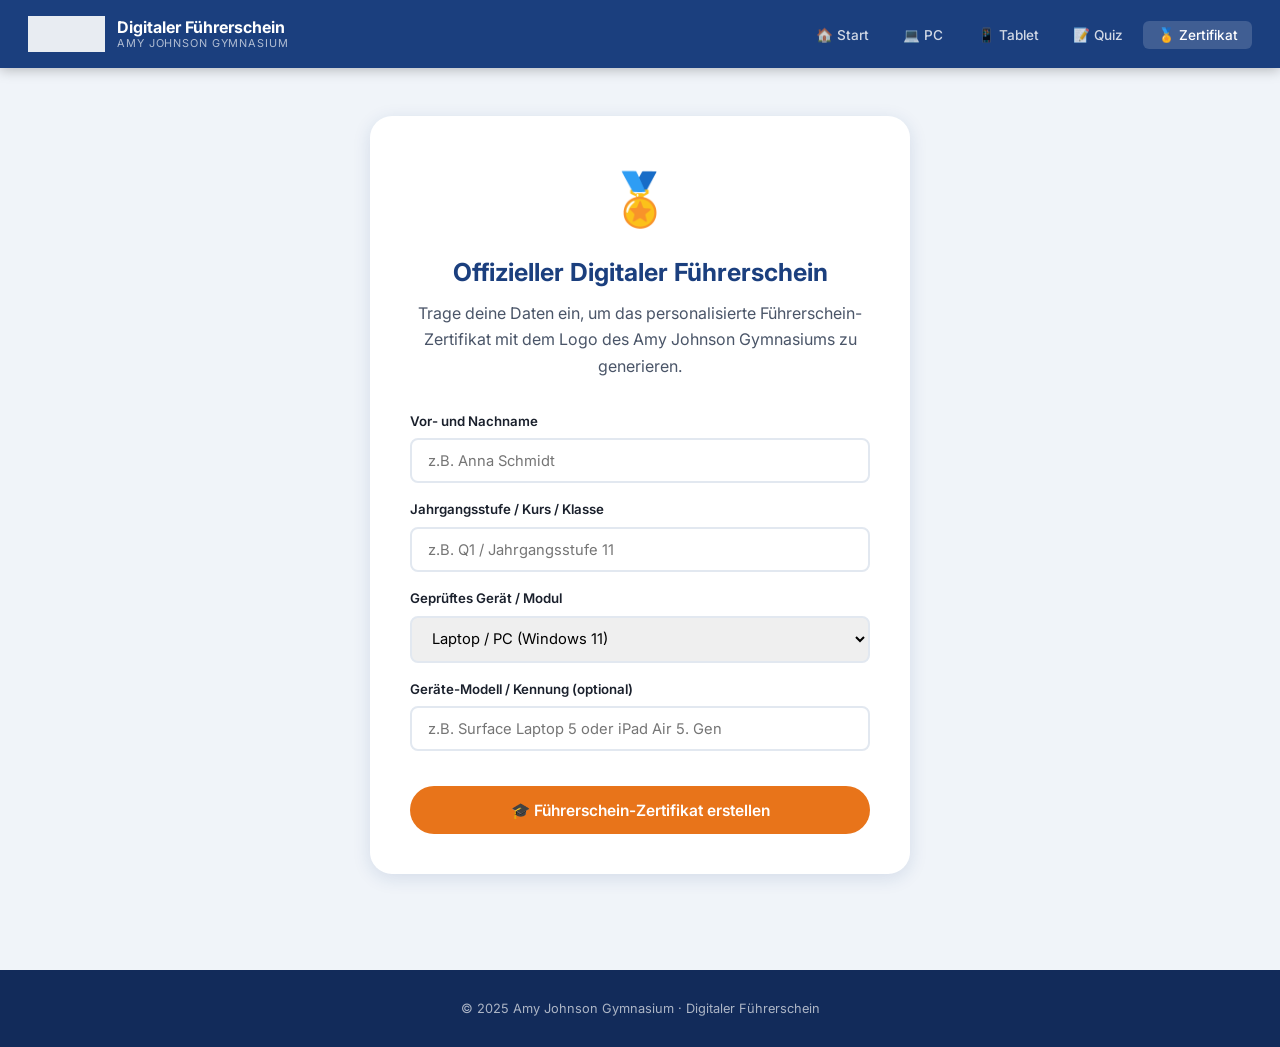
==== certificate.html @ 98081945 "Initial release Digitaler Fuehrerschein" ====
﻿<!DOCTYPE html>
<html lang="de">
<head>
  <meta charset="UTF-8">
  <meta name="viewport" content="width=device-width, initial-scale=1.0">
  <title>Zertifikat – Digitaler Führerschein</title>
  <link rel="stylesheet" href="css/style.css">
</head>
<body>
<nav class="navbar no-print">
  <a href="index.html" class="navbar-brand">
    <img src="assets/logo.png" alt="Amy Johnson Gymnasium" class="navbar-logo">
    <div class="navbar-title">Digitaler Führerschein <span>Amy Johnson Gymnasium</span></div>
  </a>
  <button class="hamburger" onclick="document.querySelector('.navbar-nav').classList.toggle('open')">&#9776;</button>
  <ul class="navbar-nav">
    <li><a href="index.html">🏠 Start</a></li>
    <li><a href="pc.html">💻 PC</a></li>
    <li><a href="tablet.html">📱 Tablet</a></li>
    <li><a href="quiz.html">📝 Quiz</a></li>
    <li><a href="certificate.html" class="active">🏅 Zertifikat</a></li>
  </ul>
</nav>

<main class="cert-wrap no-print">
  <div class="cert-setup-card fade-up" id="cert-form">
    <div style="font-size:3.2rem;text-align:center;margin-bottom:.75rem">🏅</div>
    <h1>Offizieller Digitaler Führerschein</h1>
    <p>Trage deine Daten ein, um das personalisierte Führerschein-Zertifikat mit dem Logo des Amy Johnson Gymnasiums zu generieren.</p>
    
    <div class="form-row">
      <label for="inp-name">Vor- und Nachname</label>
      <input type="text" id="inp-name" placeholder="z.B. Anna Schmidt" autocomplete="name">
    </div>
    <div class="form-row">
      <label for="inp-klasse">Jahrgangsstufe / Kurs / Klasse</label>
      <input type="text" id="inp-klasse" placeholder="z.B. Q1 / Jahrgangsstufe 11">
    </div>
    <div class="form-row">
      <label for="inp-device">Geprüftes Gerät / Modul</label>
      <select id="inp-device">
        <option value="Laptop / PC (Windows 11)">Laptop / PC (Windows 11)</option>
        <option value="Tablet (Apple iPad / GoodNotes)">Tablet (Apple iPad / GoodNotes)</option>
        <option value="Tablet (Samsung Galaxy Tab / Samsung Notes)">Tablet (Samsung Galaxy Tab / Samsung Notes)</option>
        <option value="Universell (Laptop & Tablet)">Universell (Laptop & Tablet)</option>
      </select>
    </div>
    <div class="form-row">
      <label for="inp-serial">Geräte-Modell / Kennung (optional)</label>
      <input type="text" id="inp-serial" placeholder="z.B. Surface Laptop 5 oder iPad Air 5. Gen">
    </div>

    <button class="btn btn-accent btn-lg" style="width:100%;margin-top:1.2rem;justify-content:center" onclick="generateCert()">
      🎓 Führerschein-Zertifikat erstellen
    </button>
  </div>
</main>

<!-- DRUCK- & ANZEIGE-BEREICH DES ZERTIFIKATS -->
<div class="cert-print-area" id="cert-output" style="display:none">
  <div class="certificate">
    <div class="cert-header">
      <img src="assets/logo.png" alt="Amy Johnson Gymnasium" class="cert-logo">
      <div class="cert-seal">
        <span style="font-size:1.6rem">🎓</span>
        <span>AMY JOHNSON<br>GYMNASIUM</span>
      </div>
    </div>
    <div class="cert-body">
      <p class="cert-pre">Amy Johnson Gymnasium · Schuljahr 2025/2026</p>
      <h1 class="cert-main">Digitaler <span>Führerschein</span></h1>
      <p class="cert-sub">Hiermit wird bescheinigt, dass</p>
      <div class="cert-name" id="cert-name-out">Vorname Nachname</div>
      <p class="cert-sub" id="cert-klasse-out" style="font-weight:600;margin-bottom:0.8rem;color:var(--primary);"></p>
      <div class="cert-device" id="cert-device-out">Geräte-Kategorie</div>
      <p class="cert-desc" style="line-height:1.7;">
        die Module zur Vorbereitung auf den digitalen Unterricht erfolgreich absolviert und die Abschlussprüfung
        zu den Themen <strong>Datenschutz, Dateistrukturierung, Urheberrecht, KI-Nutzung &amp; Verhaltensregeln</strong> bestanden hat.<br>
        Das Mitglied der Oberstufe ist berechtigt, das entsprechende Gerät im Unterricht zweckgebunden einzusetzen.
      </p>
      <p id="cert-serial-out" style="font-size:0.75rem;color:var(--text-sec);margin-top:0.6rem;"></p>
    </div>
    <div class="cert-foot">
      <div>
        <strong>Ausstellungsdatum:</strong><br>
        <span id="cert-date-out">–</span>
      </div>
      <div style="text-align:center">
        <div style="border-top:1.5px dashed #A0AEC0;width:180px;margin:0 auto 0.4rem;"></div>
        <span>Unterschrift Schulleitung / Fachlehrkraft</span>
      </div>
      <div style="text-align:right">
        <strong>Amy Johnson Gymnasium</strong><br>
        <span style="color:#718096">Gültig für die gymnasiale Oberstufe</span>
      </div>
    </div>
  </div>

  <div style="text-align:center;margin:1.5rem 0 3rem" class="no-print">
    <button class="btn btn-primary btn-lg" onclick="window.print()">🖨️ Jetzt Drucken / Als PDF speichern</button>
    <button class="btn btn-outline" style="margin-left:.75rem" onclick="resetForm()">✏️ Angaben bearbeiten</button>
    <a href="index.html" class="btn btn-outline" style="margin-left:.75rem">🏠 Zurück zur Startseite</a>
  </div>
</div>

<footer class="footer no-print">
  <p>© 2025 Amy Johnson Gymnasium · Digitaler Führerschein</p>
</footer>

<script src="js/app.js"></script>
<script>
function generateCert(){
  const name   = document.getElementById("inp-name").value.trim();
  const klasse = document.getElementById("inp-klasse").value.trim();
  const device = document.getElementById("inp-device").value;
  const serial = document.getElementById("inp-serial").value.trim();

  if(!name){
    alert("Bitte gib deinen Namen ein.");
    return;
  }

  document.getElementById("cert-name-out").textContent   = name;
  document.getElementById("cert-klasse-out").textContent = klasse ? "Klasse / Jahrgangsstufe: " + klasse : "Oberstufe";
  document.getElementById("cert-device-out").textContent = "Zugelassenes Gerät: " + device;
  document.getElementById("cert-serial-out").textContent = serial ? "Gerätekennung: " + serial : "";

  const now = new Date();
  document.getElementById("cert-date-out").textContent = now.toLocaleDateString("de-DE", {day:"2-digit", month:"long", year:"numeric"});

  document.getElementById("cert-form").style.display   = "none";
  document.getElementById("cert-output").style.display = "block";
  window.scrollTo(0, 0);
}

function resetForm(){
  document.getElementById("cert-form").style.display   = "block";
  document.getElementById("cert-output").style.display = "none";
}
</script>
</body>
</html>
---- css/style.css ----
﻿/* ================================================
   DIGITALER FÜHRERSCHEIN – Amy Johnson Gymnasium
   Stylesheet · Stand: 2025
   ================================================ */

@import url("https://fonts.googleapis.com/css2?family=Inter:wght@300;400;500;600;700;800&display=swap");

:root {
  --primary:       #1B3F7E;
  --primary-light: #2A56A6;
  --primary-dark:  #122B5A;
  --accent:        #E8741A;
  --accent-dark:   #C25E0D;
  --bg:            #F0F4F9;
  --card:          #FFFFFF;
  --text:          #1A202C;
  --text-sec:      #4A5568;
  --text-light:    #718096;
  --border:        #E2E8F0;
  --border-light:  #EDF2F7;
  --success:       #276749;
  --success-bg:    #F0FFF4;
  --warning-bg:    #FFFBEB;
  --info-bg:       #EBF4FF;
  --danger-bg:     #FFF5F5;
  --shadow-sm: 0 1px 4px rgba(27,63,126,.08);
  --shadow:    0 4px 18px rgba(27,63,126,.13);
  --shadow-lg: 0 12px 48px rgba(27,63,126,.2);
  --r-sm: 8px;
  --r: 14px;
  --r-lg: 22px;
  --nav-h: 68px;
}

*,*::before,*::after{box-sizing:border-box;margin:0;padding:0}
html{scroll-behavior:smooth}
body{font-family:"Inter",-apple-system,BlinkMacSystemFont,"Segoe UI",sans-serif;background:var(--bg);color:var(--text);line-height:1.65;min-height:100vh;display:flex;flex-direction:column}
img{max-width:100%;height:auto;display:block}
a{color:var(--primary);text-decoration:none}
a:hover{text-decoration:underline}

/* NAVBAR */
.navbar{background:var(--primary);height:var(--nav-h);display:flex;align-items:center;padding:0 1.75rem;position:sticky;top:0;z-index:200;box-shadow:0 2px 12px rgba(0,0,0,.25)}
.navbar-brand{display:flex;align-items:center;gap:.75rem;text-decoration:none}
.navbar-logo{height:36px;filter:brightness(0) invert(1);opacity:.9}
.navbar-title{color:#fff;font-size:1rem;font-weight:700;line-height:1.2}
.navbar-title span{display:block;font-size:.68rem;font-weight:400;opacity:.65;text-transform:uppercase;letter-spacing:.08em}
.navbar-nav{margin-left:auto;display:flex;gap:.35rem;list-style:none}
.navbar-nav a{color:rgba(255,255,255,.8);padding:.38rem .9rem;border-radius:6px;font-size:.85rem;font-weight:500;transition:background .2s,color .2s}
.navbar-nav a:hover,.navbar-nav a.active{background:rgba(255,255,255,.16);color:#fff;text-decoration:none}
.hamburger{display:none;background:none;border:none;color:#fff;font-size:1.5rem;cursor:pointer;margin-left:auto;padding:.25rem}
@media(max-width:640px){.hamburger{display:block}.navbar-nav{display:none;position:absolute;top:var(--nav-h);left:0;right:0;background:var(--primary-dark);flex-direction:column;padding:1rem;gap:.25rem}.navbar-nav.open{display:flex}.navbar-nav a{padding:.6rem 1rem;font-size:.95rem}}

/* HERO */
.hero{background:linear-gradient(140deg,var(--primary-dark) 0%,var(--primary) 55%,#3B6CC8 100%);padding:5rem 2rem 7rem;text-align:center;position:relative;overflow:hidden}
.hero::before{content:"";position:absolute;top:-40%;right:-15%;width:550px;height:550px;background:rgba(232,116,26,.09);border-radius:50%}
.hero::after{content:"";position:absolute;bottom:-25%;left:-12%;width:380px;height:380px;background:rgba(255,255,255,.04);border-radius:50%}
.hero-logo{height:68px;margin:0 auto 1.5rem;filter:brightness(0) invert(1);position:relative;z-index:1}
.hero h1{color:#fff;font-size:clamp(2rem,5vw,3.4rem);font-weight:800;line-height:1.15;margin-bottom:.75rem;position:relative;z-index:1}
.hero h1 .accent{color:var(--accent)}
.hero p{color:rgba(255,255,255,.82);font-size:1.1rem;max-width:580px;margin:0 auto 2rem;position:relative;z-index:1}
.badge-row{display:flex;justify-content:center;flex-wrap:wrap;gap:.65rem;position:relative;z-index:1}
.badge{background:rgba(255,255,255,.14);border:1px solid rgba(255,255,255,.25);color:#fff;padding:.3rem .9rem;border-radius:50px;font-size:.78rem;font-weight:500;display:inline-flex;align-items:center;gap:.35rem}

/* DEVICE CARDS */
.device-section{max-width:920px;margin:-4rem auto 0;padding:0 1.5rem 4rem;position:relative;z-index:10}
.device-grid{display:grid;grid-template-columns:1fr 1fr;gap:1.5rem}
@media(max-width:600px){.device-grid{grid-template-columns:1fr}}
.device-card{background:var(--card);border-radius:var(--r-lg);padding:2.5rem 1.75rem 2rem;text-align:center;box-shadow:var(--shadow-lg);border:2px solid transparent;transition:transform .3s,box-shadow .3s,border-color .3s;cursor:pointer;color:inherit;display:block;text-decoration:none}
.device-card:hover{transform:translateY(-8px);box-shadow:0 20px 56px rgba(27,63,126,.24);border-color:var(--primary-light);text-decoration:none;color:inherit}
.device-icon{font-size:3.8rem;margin-bottom:1.1rem}
.device-card h2{font-size:1.4rem;font-weight:700;color:var(--primary);margin-bottom:.4rem}
.device-card p{color:var(--text-sec);font-size:.9rem;margin-bottom:1.25rem}
.tag-list{display:flex;flex-wrap:wrap;gap:.4rem;justify-content:center;margin-bottom:1.4rem}
.tag{background:var(--info-bg);color:var(--primary-light);padding:.2rem .65rem;border-radius:50px;font-size:.72rem;font-weight:600}

/* HOW IT WORKS */
.how-section{background:var(--card);padding:4rem 2rem;text-align:center}
.section-title{font-size:1.7rem;font-weight:700;color:var(--primary);margin-bottom:.4rem}
.section-sub{color:var(--text-sec);margin-bottom:2.75rem}
.steps{display:flex;justify-content:center;gap:1.25rem;flex-wrap:wrap;max-width:820px;margin:0 auto}
.step{flex:1;min-width:160px;max-width:200px;text-align:center}
.step-num{width:50px;height:50px;border-radius:50%;background:var(--primary);color:#fff;display:flex;align-items:center;justify-content:center;font-weight:700;font-size:1.2rem;margin:0 auto .9rem}
.step:last-child .step-num{background:var(--accent)}
.step h3{font-size:.9rem;font-weight:600;margin-bottom:.25rem}
.step p{font-size:.78rem;color:var(--text-sec)}

/* BUTTONS */
.btn{display:inline-flex;align-items:center;gap:.5rem;padding:.7rem 1.6rem;border-radius:50px;font-size:.88rem;font-weight:600;cursor:pointer;transition:all .2s;border:none;font-family:inherit;text-decoration:none}
.btn-primary{background:var(--primary);color:#fff}
.btn-primary:hover{background:var(--primary-light);transform:translateY(-2px);text-decoration:none;color:#fff}
.btn-accent{background:var(--accent);color:#fff}
.btn-accent:hover{background:var(--accent-dark);transform:translateY(-2px);text-decoration:none;color:#fff}
.btn-outline{background:transparent;color:var(--primary);border:2px solid var(--border)}
.btn-outline:hover{border-color:var(--primary);background:var(--info-bg);text-decoration:none}
.btn-success{background:var(--success);color:#fff}
.btn-success:hover{background:#2F8555;transform:translateY(-2px)}
.btn-lg{padding:.9rem 2.1rem;font-size:.97rem}

/* MODULE LAYOUT */
.module-wrap{display:grid;grid-template-columns:270px 1fr;flex:1}
@media(max-width:860px){.module-wrap{grid-template-columns:1fr}}
.sidebar{background:var(--primary);padding:1.25rem 0;position:sticky;top:var(--nav-h);height:calc(100vh - var(--nav-h));overflow-y:auto}
@media(max-width:860px){.sidebar{position:static;height:auto;overflow:visible}}
.sidebar-head{padding:0 1.4rem 1.25rem;border-bottom:1px solid rgba(255,255,255,.1);margin-bottom:.5rem}
.sidebar-head h2{color:#fff;font-size:.95rem;font-weight:600}
.sidebar-head p{color:rgba(255,255,255,.55);font-size:.75rem;margin-top:.2rem}
.sidebar-prog{height:4px;background:rgba(255,255,255,.18);border-radius:2px;margin-top:.7rem;overflow:hidden}
.sidebar-prog-bar{height:100%;background:var(--accent);border-radius:2px;transition:width .4s}
.chapter-nav{list-style:none}
@media(max-width:860px){.chapter-nav{display:flex;overflow-x:auto}}
.chapter-nav li{display:flex;align-items:center;gap:.65rem;padding:.7rem 1.4rem;cursor:pointer;border-left:3px solid transparent;color:rgba(255,255,255,.68);font-size:.82rem;font-weight:500;transition:all .2s;user-select:none}
@media(max-width:860px){.chapter-nav li{border-left:none;border-bottom:3px solid transparent;white-space:nowrap;flex-shrink:0}.chapter-nav li.active{border-bottom-color:var(--accent);border-left-color:transparent}}
.chapter-nav li:hover{background:rgba(255,255,255,.08);color:#fff}
.chapter-nav li.active{background:rgba(255,255,255,.11);border-left-color:var(--accent);color:#fff}
.chapter-nav li.done{color:rgba(255,255,255,.88)}
.ch-dot{width:20px;height:20px;border-radius:50%;border:1.5px solid rgba(255,255,255,.38);display:flex;align-items:center;justify-content:center;font-size:.6rem;flex-shrink:0;transition:all .25s}
.chapter-nav li.done .ch-dot{background:var(--accent);border-color:var(--accent);color:#fff}
.chapter-nav li.active .ch-dot{border-color:var(--accent);background:rgba(232,116,26,.2)}
.content-area{padding:2rem 2.5rem;max-width:880px}
@media(max-width:600px){.content-area{padding:1.25rem}}
.ch-header{margin-bottom:2rem;padding-bottom:1.4rem;border-bottom:2px solid var(--border)}
.ch-tag{display:inline-block;background:var(--info-bg);color:var(--primary-light);padding:.2rem .65rem;border-radius:4px;font-size:.7rem;font-weight:700;text-transform:uppercase;letter-spacing:.07em;margin-bottom:.6rem}
.ch-header h1{font-size:1.7rem;font-weight:700;color:var(--primary);margin-bottom:.4rem}
.ch-header p{color:var(--text-sec);font-size:.95rem;max-width:580px}
.content-block{margin-bottom:1.75rem}
.content-block h2{font-size:1.05rem;font-weight:700;color:var(--primary);margin-bottom:.7rem;display:flex;align-items:center;gap:.5rem}
.content-block h2::before{content:"";display:block;width:4px;height:1.1em;background:var(--accent);border-radius:2px;flex-shrink:0}
.content-block p{color:var(--text-sec);font-size:.91rem;line-height:1.75;margin-bottom:.6rem}

/* INFO BOXES */
.ibox{border-radius:var(--r-sm);padding:.9rem 1.1rem;margin:1rem 0;border-left:4px solid;display:flex;gap:.7rem;align-items:flex-start}
.ibox-icon{font-size:1.1rem;flex-shrink:0;margin-top:.1rem}
.ibox.tip{background:var(--warning-bg);border-color:var(--accent)}
.ibox.info{background:var(--info-bg);border-color:var(--primary-light)}
.ibox.warn{background:var(--danger-bg);border-color:#FC8181}
.ibox.ok{background:var(--success-bg);border-color:#68D391}
.ibox-body strong{display:block;font-size:.83rem;font-weight:700;margin-bottom:.2rem}
.ibox-body p{font-size:.83rem;color:var(--text-sec);margin:0}
.ibox-body ul{font-size:.83rem;color:var(--text-sec);margin:.35rem 0 0 1rem}
.ibox-body li{margin-bottom:.2rem}

/* CHECKLISTS */
.checklist{list-style:none;margin:.75rem 0}
.checklist li{display:flex;align-items:flex-start;gap:.7rem;padding:.55rem 0;border-bottom:1px solid var(--border-light);font-size:.88rem;cursor:pointer;transition:color .18s}
.checklist li:last-child{border-bottom:none}
.checklist li.checked{color:var(--text-light);text-decoration:line-through}
.cl-box{width:19px;height:19px;border:2px solid var(--border);border-radius:4px;display:flex;align-items:center;justify-content:center;flex-shrink:0;margin-top:2px;font-size:.62rem;transition:all .2s}
.checklist li.checked .cl-box{background:var(--success);border-color:var(--success);color:#fff}

/* APP GRID */
.app-grid{display:grid;grid-template-columns:repeat(auto-fill,minmax(195px,1fr));gap:.85rem;margin:.75rem 0}
.app-card{background:var(--card);border:1px solid var(--border);border-radius:var(--r-sm);padding:.9rem;display:flex;gap:.7rem;align-items:flex-start;transition:box-shadow .2s}
.app-card:hover{box-shadow:var(--shadow)}
.app-icon{font-size:1.75rem;flex-shrink:0}
.app-info strong{font-size:.82rem;font-weight:600;display:block;margin-bottom:.15rem}
.app-info span{font-size:.73rem;color:var(--text-sec)}
.app-free{display:inline-block;margin-top:.3rem;background:var(--success-bg);color:var(--success);font-size:.65rem;font-weight:700;padding:.1rem .4rem;border-radius:3px}
.app-paid{display:inline-block;margin-top:.3rem;background:var(--warning-bg);color:#92400E;font-size:.65rem;font-weight:700;padding:.1rem .4rem;border-radius:3px}

/* CHAPTER ACTIONS */
.ch-actions{margin-top:2.5rem;padding-top:1.5rem;border-top:2px solid var(--border);display:flex;gap:1rem;flex-wrap:wrap;align-items:center}

/* DEVICE TOGGLE (Tablet) */
.device-toggle{display:flex;gap:.5rem;margin-bottom:1.5rem}
.device-toggle button{flex:1;padding:.55rem 1rem;border-radius:var(--r-sm);border:2px solid var(--border);background:var(--card);color:var(--text-sec);font-size:.85rem;font-weight:600;cursor:pointer;transition:all .2s;font-family:inherit}
.device-toggle button.active{border-color:var(--primary);background:var(--info-bg);color:var(--primary)}

/* QUIZ */
.quiz-wrap{max-width:680px;margin:3rem auto;padding:0 1.25rem 3rem;flex:1}
.quiz-card{background:var(--card);border-radius:var(--r-lg);padding:2.75rem;box-shadow:var(--shadow)}
@media(max-width:600px){.quiz-card{padding:1.75rem}}
.code-icon{font-size:3.5rem;text-align:center;margin-bottom:1rem}
.quiz-card h1{font-size:1.6rem;font-weight:700;color:var(--primary);text-align:center;margin-bottom:.4rem}
.quiz-card>p{color:var(--text-sec);text-align:center;margin-bottom:2rem}
.code-row{display:flex;gap:.65rem;max-width:360px;margin:0 auto}
.code-row input{flex:1;padding:.75rem 1.1rem;border:2px solid var(--border);border-radius:50px;font-size:1rem;text-align:center;letter-spacing:.18em;text-transform:uppercase;font-family:monospace;outline:none;transition:border-color .2s}
.code-row input:focus{border-color:var(--primary)}
.code-err{color:#E53E3E;font-size:.82rem;text-align:center;margin-top:.6rem;display:none}
.quiz-prog-row{display:flex;align-items:center;gap:.9rem;margin-bottom:1.5rem}
.quiz-prog-bar{flex:1;height:6px;background:var(--border);border-radius:3px;overflow:hidden}
.quiz-prog-fill{height:100%;background:linear-gradient(90deg,var(--primary),var(--primary-light));transition:width .4s}
.quiz-count{font-size:.78rem;font-weight:600;color:var(--text-sec);white-space:nowrap}
.q-cat{display:inline-block;background:var(--info-bg);color:var(--primary-light);padding:.18rem .58rem;border-radius:4px;font-size:.7rem;font-weight:700;text-transform:uppercase;letter-spacing:.05em;margin-bottom:.85rem}
.q-text{font-size:1.05rem;font-weight:600;color:var(--text);margin-bottom:1.4rem;line-height:1.5}
.options{list-style:none;display:flex;flex-direction:column;gap:.55rem}
.opt{border:2px solid var(--border);border-radius:var(--r-sm);padding:.8rem 1.1rem;cursor:pointer;display:flex;align-items:center;gap:.7rem;font-size:.89rem;transition:all .2s}
.opt:hover{border-color:var(--primary-light);background:var(--info-bg)}
.opt.selected{border-color:var(--primary);background:var(--info-bg)}
.opt.correct{border-color:var(--success);background:var(--success-bg);color:var(--success)}
.opt.wrong{border-color:#FC8181;background:var(--danger-bg);color:#C53030}
.opt-letter{width:27px;height:27px;border:1.5px solid currentColor;border-radius:50%;display:flex;align-items:center;justify-content:center;font-size:.72rem;font-weight:700;flex-shrink:0;opacity:.6}
.opt.selected .opt-letter,.opt.correct .opt-letter,.opt.wrong .opt-letter{opacity:1}
.q-feedback{margin-top:1rem;padding:.75rem 1rem;border-radius:var(--r-sm);font-size:.85rem;display:none}
.q-feedback.correct{background:var(--success-bg);color:var(--success);border:1px solid #C6F6D5}
.q-feedback.wrong{background:var(--danger-bg);color:#C53030;border:1px solid #FEB2B2}
.q-nav{display:flex;justify-content:flex-end;margin-top:1.5rem}
.result-icon{font-size:4rem;text-align:center;margin-bottom:1rem}
.result-score{font-size:3.5rem;font-weight:800;text-align:center;margin:.5rem 0 1rem}
.pass-score{color:var(--success)}
.fail-score{color:#E53E3E}
.result-msg{text-align:center;margin-bottom:2rem}
.result-msg h2{font-size:1.6rem;font-weight:700;margin-bottom:.4rem}
.result-msg.pass h2{color:var(--success)}
.result-msg.fail h2{color:#E53E3E}
.result-msg p{color:var(--text-sec);max-width:400px;margin:0 auto}
.result-btns{display:flex;gap:.75rem;justify-content:center;flex-wrap:wrap}

/* CERTIFICATE */
.cert-wrap{max-width:580px;margin:3rem auto;padding:0 1.25rem 3rem;flex:1}
.cert-setup-card{background:var(--card);border-radius:var(--r-lg);padding:2.5rem;box-shadow:var(--shadow)}
.cert-setup-card h1{font-size:1.55rem;font-weight:700;color:var(--primary);text-align:center;margin-bottom:.4rem}
.cert-setup-card>p{color:var(--text-sec);text-align:center;margin-bottom:2rem}
.form-row{margin-bottom:1rem}
.form-row label{display:block;font-size:.83rem;font-weight:600;color:var(--text);margin-bottom:.35rem}
.form-row input,.form-row select{width:100%;padding:.72rem 1rem;border:2px solid var(--border);border-radius:var(--r-sm);font-size:.92rem;outline:none;transition:border-color .2s;font-family:inherit}
.form-row input:focus,.form-row select:focus{border-color:var(--primary)}
.cert-print-area{display:none}
@media print{.no-print{display:none!important}.cert-print-area{display:block!important}body{background:#fff}.navbar,.footer{display:none}}
.certificate{width:210mm;max-width:100%;min-height:148mm;background:#fff;border:8px solid var(--primary);margin:2rem auto;padding:2.5rem 3rem;position:relative;box-shadow:var(--shadow-lg);font-family:"Inter",sans-serif}
@media(max-width:600px){.certificate{padding:1.5rem 1.25rem;border-width:5px}}
.certificate::before{content:"";position:absolute;inset:10px;border:2px solid var(--accent);pointer-events:none}
.cert-header{display:flex;justify-content:space-between;align-items:center;margin-bottom:1.5rem;padding-bottom:1rem;border-bottom:2px solid var(--border)}
.cert-logo{height:46px}
.cert-seal{width:68px;height:68px;border:3px solid var(--primary);border-radius:50%;display:flex;flex-direction:column;align-items:center;justify-content:center;text-align:center;font-size:.44rem;font-weight:700;color:var(--primary);text-transform:uppercase;letter-spacing:.04em;line-height:1.5}
.cert-body{text-align:center;padding:.5rem 0}
.cert-pre{font-size:.78rem;text-transform:uppercase;letter-spacing:.15em;color:var(--text-sec);margin-bottom:.4rem;font-weight:600}
.cert-main{font-size:2.1rem;font-weight:800;color:var(--primary);line-height:1.15;margin-bottom:.35rem}
.cert-main span{color:var(--accent)}
.cert-sub{font-size:.85rem;color:var(--text-sec);margin-bottom:.4rem}
.cert-name{font-size:1.55rem;font-weight:700;color:var(--text);border-bottom:2px solid var(--primary);display:inline-block;padding-bottom:.2rem;margin:.4rem 0 1rem;min-width:240px}
.cert-device{display:inline-block;background:var(--info-bg);color:var(--primary);padding:.28rem .9rem;border-radius:50px;font-size:.82rem;font-weight:600;margin-bottom:1.2rem;border:1px solid var(--border)}
.cert-desc{font-size:.8rem;color:var(--text-sec);max-width:440px;margin:0 auto .5rem}
.cert-foot{display:flex;justify-content:space-between;align-items:flex-end;margin-top:1.5rem;padding-top:1rem;border-top:1px solid var(--border);font-size:.72rem;color:var(--text-sec)}
.cert-foot strong{color:var(--text)}

/* FOOTER */
.footer{background:var(--primary-dark);color:rgba(255,255,255,.65);text-align:center;padding:1.75rem 1rem;font-size:.8rem;margin-top:auto}
.footer a{color:rgba(255,255,255,.8)}

/* UTILS */
.hidden{display:none!important}
.text-center{text-align:center}
.mt-2{margin-top:1rem}
.mt-3{margin-top:1.5rem}

@keyframes fadeUp{from{opacity:0;transform:translateY(18px)}to{opacity:1;transform:translateY(0)}}
.fade-up{animation:fadeUp .4s ease both}
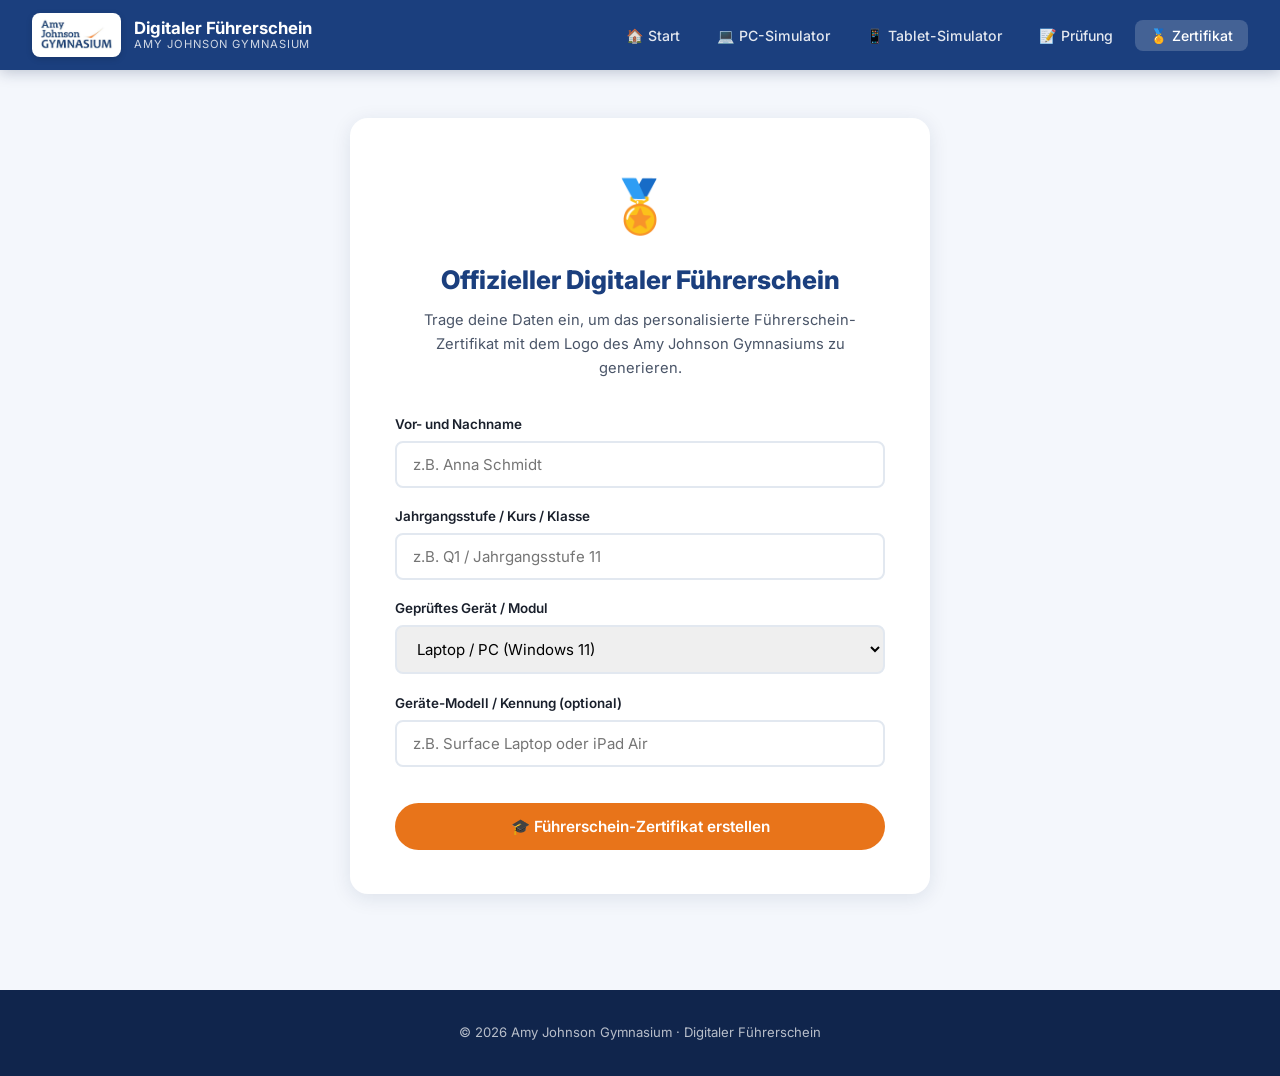
==== commit e893540d: "Add interactive OS Explorer, Live CLI, Tablet Canvas simulator, and fix logo" ====
--- a/certificate.html
+++ b/certificate.html
@@ -3,21 +3,23 @@
 <head>
   <meta charset="UTF-8">
   <meta name="viewport" content="width=device-width, initial-scale=1.0">
-  <title>Zertifikat – Digitaler Führerschein</title>
+  <title>Zertifikat – Digitaler Führerschein (2026)</title>
   <link rel="stylesheet" href="css/style.css">
 </head>
 <body>
 <nav class="navbar no-print">
   <a href="index.html" class="navbar-brand">
-    <img src="assets/logo.png" alt="Amy Johnson Gymnasium" class="navbar-logo">
+    <div class="navbar-logo-wrap">
+      <img src="assets/logo.png" alt="Amy Johnson Gymnasium" class="navbar-logo">
+    </div>
     <div class="navbar-title">Digitaler Führerschein <span>Amy Johnson Gymnasium</span></div>
   </a>
   <button class="hamburger" onclick="document.querySelector('.navbar-nav').classList.toggle('open')">&#9776;</button>
   <ul class="navbar-nav">
     <li><a href="index.html">🏠 Start</a></li>
-    <li><a href="pc.html">💻 PC</a></li>
-    <li><a href="tablet.html">📱 Tablet</a></li>
-    <li><a href="quiz.html">📝 Quiz</a></li>
+    <li><a href="pc.html">💻 PC-Simulator</a></li>
+    <li><a href="tablet.html">📱 Tablet-Simulator</a></li>
+    <li><a href="quiz.html">📝 Prüfung</a></li>
     <li><a href="certificate.html" class="active">🏅 Zertifikat</a></li>
   </ul>
 </nav>
@@ -47,7 +49,7 @@
     </div>
     <div class="form-row">
       <label for="inp-serial">Geräte-Modell / Kennung (optional)</label>
-      <input type="text" id="inp-serial" placeholder="z.B. Surface Laptop 5 oder iPad Air 5. Gen">
+      <input type="text" id="inp-serial" placeholder="z.B. Surface Laptop oder iPad Air">
     </div>
 
     <button class="btn btn-accent btn-lg" style="width:100%;margin-top:1.2rem;justify-content:center" onclick="generateCert()">
@@ -60,14 +62,16 @@
 <div class="cert-print-area" id="cert-output" style="display:none">
   <div class="certificate">
     <div class="cert-header">
-      <img src="assets/logo.png" alt="Amy Johnson Gymnasium" class="cert-logo">
+      <div class="cert-logo-box">
+        <img src="assets/logo.png" alt="Amy Johnson Gymnasium" class="cert-logo">
+      </div>
       <div class="cert-seal">
         <span style="font-size:1.6rem">🎓</span>
         <span>AMY JOHNSON<br>GYMNASIUM</span>
       </div>
     </div>
     <div class="cert-body">
-      <p class="cert-pre">Amy Johnson Gymnasium · Schuljahr 2025/2026</p>
+      <p class="cert-pre">Amy Johnson Gymnasium · Schuljahr 2026</p>
       <h1 class="cert-main">Digitaler <span>Führerschein</span></h1>
       <p class="cert-sub">Hiermit wird bescheinigt, dass</p>
       <div class="cert-name" id="cert-name-out">Vorname Nachname</div>
@@ -104,7 +108,7 @@
 </div>
 
 <footer class="footer no-print">
-  <p>© 2025 Amy Johnson Gymnasium · Digitaler Führerschein</p>
+  <p>© 2026 Amy Johnson Gymnasium · Digitaler Führerschein</p>
 </footer>
 
 <script src="js/app.js"></script>
@@ -121,7 +125,7 @@
   }
 
   document.getElementById("cert-name-out").textContent   = name;
-  document.getElementById("cert-klasse-out").textContent = klasse ? "Klasse / Jahrgangsstufe: " + klasse : "Oberstufe";
+  document.getElementById("cert-klasse-out").textContent = klasse ? "Klasse / Jahrgangsstufe: " + klasse : "Gymnasiale Oberstufe";
   document.getElementById("cert-device-out").textContent = "Zugelassenes Gerät: " + device;
   document.getElementById("cert-serial-out").textContent = serial ? "Gerätekennung: " + serial : "";
 
--- a/css/style.css
+++ b/css/style.css
@@ -1,17 +1,17 @@
-﻿/* ================================================
-   DIGITALER FÜHRERSCHEIN – Amy Johnson Gymnasium
-   Stylesheet · Stand: 2025
-   ================================================ */
-
-@import url("https://fonts.googleapis.com/css2?family=Inter:wght@300;400;500;600;700;800&display=swap");
+﻿/* ====================================================
+   DIGITALER FÜHRERSCHEIN – Amy Johnson Gymnasium (2026)
+   Stylesheet mit OS-Explorer & Tablet Simulator
+   ==================================================== */
+
+@import url("https://fonts.googleapis.com/css2?family=Inter:wght@300;400;500;600;700;800&family=Fira+Code:wght@400;500;600&display=swap");
 
 :root {
   --primary:       #1B3F7E;
   --primary-light: #2A56A6;
-  --primary-dark:  #122B5A;
+  --primary-dark:  #10254C;
   --accent:        #E8741A;
   --accent-dark:   #C25E0D;
-  --bg:            #F0F4F9;
+  --bg:            #F4F7FC;
   --card:          #FFFFFF;
   --text:          #1A202C;
   --text-sec:      #4A5568;
@@ -23,13 +23,13 @@
   --warning-bg:    #FFFBEB;
   --info-bg:       #EBF4FF;
   --danger-bg:     #FFF5F5;
-  --shadow-sm: 0 1px 4px rgba(27,63,126,.08);
-  --shadow:    0 4px 18px rgba(27,63,126,.13);
-  --shadow-lg: 0 12px 48px rgba(27,63,126,.2);
+  --shadow-sm: 0 1px 3px rgba(16,37,76,.06);
+  --shadow:    0 4px 20px rgba(16,37,76,.10);
+  --shadow-lg: 0 12px 40px rgba(16,37,76,.16);
   --r-sm: 8px;
-  --r: 14px;
-  --r-lg: 22px;
-  --nav-h: 68px;
+  --r: 12px;
+  --r-lg: 18px;
+  --nav-h: 70px;
 }
 
 *,*::before,*::after{box-sizing:border-box;margin:0;padding:0}
@@ -40,203 +40,327 @@
 a:hover{text-decoration:underline}
 
 /* NAVBAR */
-.navbar{background:var(--primary);height:var(--nav-h);display:flex;align-items:center;padding:0 1.75rem;position:sticky;top:0;z-index:200;box-shadow:0 2px 12px rgba(0,0,0,.25)}
-.navbar-brand{display:flex;align-items:center;gap:.75rem;text-decoration:none}
-.navbar-logo{height:36px;filter:brightness(0) invert(1);opacity:.9}
-.navbar-title{color:#fff;font-size:1rem;font-weight:700;line-height:1.2}
-.navbar-title span{display:block;font-size:.68rem;font-weight:400;opacity:.65;text-transform:uppercase;letter-spacing:.08em}
-.navbar-nav{margin-left:auto;display:flex;gap:.35rem;list-style:none}
-.navbar-nav a{color:rgba(255,255,255,.8);padding:.38rem .9rem;border-radius:6px;font-size:.85rem;font-weight:500;transition:background .2s,color .2s}
-.navbar-nav a:hover,.navbar-nav a.active{background:rgba(255,255,255,.16);color:#fff;text-decoration:none}
+.navbar{background:var(--primary);height:var(--nav-h);display:flex;align-items:center;padding:0 2rem;position:sticky;top:0;z-index:200;box-shadow:0 2px 14px rgba(16,37,76,.25)}
+.navbar-brand{display:flex;align-items:center;gap:.85rem;text-decoration:none}
+
+/* LOGO FIX: Sauberer weißer Badge-Container */
+.navbar-logo-wrap{
+  background:#FFFFFF;
+  padding:4px 8px;
+  border-radius:8px;
+  display:flex;
+  align-items:center;
+  justify-content:center;
+  box-shadow:0 2px 6px rgba(0,0,0,.15);
+  height:44px;
+}
+.navbar-logo{height:34px;width:auto;display:block}
+
+.navbar-title{color:#fff;font-size:1.05rem;font-weight:700;line-height:1.2}
+.navbar-title span{display:block;font-size:.7rem;font-weight:400;color:rgba(255,255,255,.8);text-transform:uppercase;letter-spacing:.08em}
+.navbar-nav{margin-left:auto;display:flex;gap:.4rem;list-style:none}
+.navbar-nav a{color:rgba(255,255,255,.88);padding:.42rem .95rem;border-radius:8px;font-size:.88rem;font-weight:500;transition:background .2s,color .2s}
+.navbar-nav a:hover,.navbar-nav a.active{background:rgba(255,255,255,.18);color:#fff;text-decoration:none}
 .hamburger{display:none;background:none;border:none;color:#fff;font-size:1.5rem;cursor:pointer;margin-left:auto;padding:.25rem}
-@media(max-width:640px){.hamburger{display:block}.navbar-nav{display:none;position:absolute;top:var(--nav-h);left:0;right:0;background:var(--primary-dark);flex-direction:column;padding:1rem;gap:.25rem}.navbar-nav.open{display:flex}.navbar-nav a{padding:.6rem 1rem;font-size:.95rem}}
+@media(max-width:768px){.hamburger{display:block}.navbar-nav{display:none;position:absolute;top:var(--nav-h);left:0;right:0;background:var(--primary-dark);flex-direction:column;padding:1rem;gap:.3rem}.navbar-nav.open{display:flex}.navbar-nav a{padding:.7rem 1rem;font-size:.95rem}}
 
 /* HERO */
-.hero{background:linear-gradient(140deg,var(--primary-dark) 0%,var(--primary) 55%,#3B6CC8 100%);padding:5rem 2rem 7rem;text-align:center;position:relative;overflow:hidden}
-.hero::before{content:"";position:absolute;top:-40%;right:-15%;width:550px;height:550px;background:rgba(232,116,26,.09);border-radius:50%}
-.hero::after{content:"";position:absolute;bottom:-25%;left:-12%;width:380px;height:380px;background:rgba(255,255,255,.04);border-radius:50%}
-.hero-logo{height:68px;margin:0 auto 1.5rem;filter:brightness(0) invert(1);position:relative;z-index:1}
-.hero h1{color:#fff;font-size:clamp(2rem,5vw,3.4rem);font-weight:800;line-height:1.15;margin-bottom:.75rem;position:relative;z-index:1}
+.hero{background:linear-gradient(135deg,var(--primary-dark) 0%,var(--primary) 55%,#2A56A6 100%);padding:4.5rem 2rem 6.5rem;text-align:center;position:relative;overflow:hidden}
+.hero-logo-box{background:#fff;padding:8px 16px;border-radius:12px;display:inline-block;margin:0 auto 1.5rem;box-shadow:0 4px 20px rgba(0,0,0,.25)}
+.hero-logo{height:54px;width:auto}
+.hero h1{color:#fff;font-size:clamp(2rem,4.5vw,3.2rem);font-weight:800;line-height:1.15;margin-bottom:.8rem}
 .hero h1 .accent{color:var(--accent)}
-.hero p{color:rgba(255,255,255,.82);font-size:1.1rem;max-width:580px;margin:0 auto 2rem;position:relative;z-index:1}
-.badge-row{display:flex;justify-content:center;flex-wrap:wrap;gap:.65rem;position:relative;z-index:1}
-.badge{background:rgba(255,255,255,.14);border:1px solid rgba(255,255,255,.25);color:#fff;padding:.3rem .9rem;border-radius:50px;font-size:.78rem;font-weight:500;display:inline-flex;align-items:center;gap:.35rem}
-
-/* DEVICE CARDS */
-.device-section{max-width:920px;margin:-4rem auto 0;padding:0 1.5rem 4rem;position:relative;z-index:10}
-.device-grid{display:grid;grid-template-columns:1fr 1fr;gap:1.5rem}
-@media(max-width:600px){.device-grid{grid-template-columns:1fr}}
-.device-card{background:var(--card);border-radius:var(--r-lg);padding:2.5rem 1.75rem 2rem;text-align:center;box-shadow:var(--shadow-lg);border:2px solid transparent;transition:transform .3s,box-shadow .3s,border-color .3s;cursor:pointer;color:inherit;display:block;text-decoration:none}
-.device-card:hover{transform:translateY(-8px);box-shadow:0 20px 56px rgba(27,63,126,.24);border-color:var(--primary-light);text-decoration:none;color:inherit}
-.device-icon{font-size:3.8rem;margin-bottom:1.1rem}
+.hero p{color:rgba(255,255,255,.86);font-size:1.08rem;max-width:650px;margin:0 auto 1.8rem}
+.badge-row{display:flex;justify-content:center;flex-wrap:wrap;gap:.6rem}
+.badge{background:rgba(255,255,255,.15);border:1px solid rgba(255,255,255,.25);color:#fff;padding:.32rem .95rem;border-radius:50px;font-size:.8rem;font-weight:500;display:inline-flex;align-items:center;gap:.35rem}
+
+/* DEVICE SECTION */
+.device-section{max-width:960px;margin:-3.8rem auto 0;padding:0 1.5rem 3.5rem;position:relative;z-index:10}
+.device-grid{display:grid;grid-template-columns:1fr 1fr;gap:1.6rem}
+@media(max-width:650px){.device-grid{grid-template-columns:1fr}}
+.device-card{background:var(--card);border-radius:var(--r-lg);padding:2.4rem 2rem 2rem;text-align:center;box-shadow:var(--shadow);border:2px solid transparent;transition:transform .25s,box-shadow .25s,border-color .25s;display:block;text-decoration:none;color:inherit}
+.device-card:hover{transform:translateY(-6px);box-shadow:var(--shadow-lg);border-color:var(--primary-light);text-decoration:none;color:inherit}
+.device-icon{font-size:3.5rem;margin-bottom:1rem}
 .device-card h2{font-size:1.4rem;font-weight:700;color:var(--primary);margin-bottom:.4rem}
-.device-card p{color:var(--text-sec);font-size:.9rem;margin-bottom:1.25rem}
-.tag-list{display:flex;flex-wrap:wrap;gap:.4rem;justify-content:center;margin-bottom:1.4rem}
-.tag{background:var(--info-bg);color:var(--primary-light);padding:.2rem .65rem;border-radius:50px;font-size:.72rem;font-weight:600}
+.device-card p{color:var(--text-sec);font-size:.92rem;margin-bottom:1.2rem}
+.tag-list{display:flex;flex-wrap:wrap;gap:.45rem;justify-content:center;margin-bottom:1.5rem}
+.tag{background:var(--info-bg);color:var(--primary-light);padding:.22rem .7rem;border-radius:50px;font-size:.74rem;font-weight:600}
 
 /* HOW IT WORKS */
 .how-section{background:var(--card);padding:4rem 2rem;text-align:center}
-.section-title{font-size:1.7rem;font-weight:700;color:var(--primary);margin-bottom:.4rem}
-.section-sub{color:var(--text-sec);margin-bottom:2.75rem}
-.steps{display:flex;justify-content:center;gap:1.25rem;flex-wrap:wrap;max-width:820px;margin:0 auto}
-.step{flex:1;min-width:160px;max-width:200px;text-align:center}
-.step-num{width:50px;height:50px;border-radius:50%;background:var(--primary);color:#fff;display:flex;align-items:center;justify-content:center;font-weight:700;font-size:1.2rem;margin:0 auto .9rem}
+.section-title{font-size:1.75rem;font-weight:700;color:var(--primary);margin-bottom:.4rem}
+.section-sub{color:var(--text-sec);margin-bottom:2.6rem;font-size:.95rem}
+.steps{display:flex;justify-content:center;gap:1.2rem;flex-wrap:wrap;max-width:900px;margin:0 auto}
+.step{flex:1;min-width:180px;max-width:210px;text-align:center}
+.step-num{width:46px;height:46px;border-radius:50%;background:var(--primary);color:#fff;display:flex;align-items:center;justify-content:center;font-weight:700;font-size:1.15rem;margin:0 auto .85rem}
 .step:last-child .step-num{background:var(--accent)}
-.step h3{font-size:.9rem;font-weight:600;margin-bottom:.25rem}
-.step p{font-size:.78rem;color:var(--text-sec)}
+.step h3{font-size:.92rem;font-weight:600;margin-bottom:.25rem}
+.step p{font-size:.8rem;color:var(--text-sec)}
 
 /* BUTTONS */
-.btn{display:inline-flex;align-items:center;gap:.5rem;padding:.7rem 1.6rem;border-radius:50px;font-size:.88rem;font-weight:600;cursor:pointer;transition:all .2s;border:none;font-family:inherit;text-decoration:none}
+.btn{display:inline-flex;align-items:center;gap:.5rem;padding:.68rem 1.6rem;border-radius:50px;font-size:.9rem;font-weight:600;cursor:pointer;transition:all .2s;border:none;font-family:inherit;text-decoration:none}
 .btn-primary{background:var(--primary);color:#fff}
-.btn-primary:hover{background:var(--primary-light);transform:translateY(-2px);text-decoration:none;color:#fff}
+.btn-primary:hover{background:var(--primary-light);transform:translateY(-1.5px);text-decoration:none;color:#fff}
 .btn-accent{background:var(--accent);color:#fff}
-.btn-accent:hover{background:var(--accent-dark);transform:translateY(-2px);text-decoration:none;color:#fff}
+.btn-accent:hover{background:var(--accent-dark);transform:translateY(-1.5px);text-decoration:none;color:#fff}
 .btn-outline{background:transparent;color:var(--primary);border:2px solid var(--border)}
 .btn-outline:hover{border-color:var(--primary);background:var(--info-bg);text-decoration:none}
 .btn-success{background:var(--success);color:#fff}
-.btn-success:hover{background:#2F8555;transform:translateY(-2px)}
-.btn-lg{padding:.9rem 2.1rem;font-size:.97rem}
+.btn-success:hover{background:#22543d;transform:translateY(-1.5px)}
+.btn-lg{padding:.85rem 2rem;font-size:.96rem}
 
 /* MODULE LAYOUT */
-.module-wrap{display:grid;grid-template-columns:270px 1fr;flex:1}
-@media(max-width:860px){.module-wrap{grid-template-columns:1fr}}
-.sidebar{background:var(--primary);padding:1.25rem 0;position:sticky;top:var(--nav-h);height:calc(100vh - var(--nav-h));overflow-y:auto}
-@media(max-width:860px){.sidebar{position:static;height:auto;overflow:visible}}
-.sidebar-head{padding:0 1.4rem 1.25rem;border-bottom:1px solid rgba(255,255,255,.1);margin-bottom:.5rem}
-.sidebar-head h2{color:#fff;font-size:.95rem;font-weight:600}
-.sidebar-head p{color:rgba(255,255,255,.55);font-size:.75rem;margin-top:.2rem}
-.sidebar-prog{height:4px;background:rgba(255,255,255,.18);border-radius:2px;margin-top:.7rem;overflow:hidden}
-.sidebar-prog-bar{height:100%;background:var(--accent);border-radius:2px;transition:width .4s}
+.module-wrap{display:grid;grid-template-columns:290px 1fr;flex:1}
+@media(max-width:920px){.module-wrap{grid-template-columns:1fr}}
+.sidebar{background:var(--primary);padding:1.4rem 0;position:sticky;top:var(--nav-h);height:calc(100vh - var(--nav-h));overflow-y:auto}
+@media(max-width:920px){.sidebar{position:static;height:auto;overflow:visible}}
+.sidebar-head{padding:0 1.4rem 1.2rem;border-bottom:1px solid rgba(255,255,255,.12);margin-bottom:.6rem}
+.sidebar-head h2{color:#fff;font-size:.98rem;font-weight:700}
+.sidebar-head p{color:rgba(255,255,255,.65);font-size:.75rem;margin-top:.25rem}
+.sidebar-prog{height:5px;background:rgba(255,255,255,.18);border-radius:3px;margin-top:.8rem;overflow:hidden}
+.sidebar-prog-bar{height:100%;background:var(--accent);border-radius:3px;transition:width .4s}
 .chapter-nav{list-style:none}
-@media(max-width:860px){.chapter-nav{display:flex;overflow-x:auto}}
-.chapter-nav li{display:flex;align-items:center;gap:.65rem;padding:.7rem 1.4rem;cursor:pointer;border-left:3px solid transparent;color:rgba(255,255,255,.68);font-size:.82rem;font-weight:500;transition:all .2s;user-select:none}
-@media(max-width:860px){.chapter-nav li{border-left:none;border-bottom:3px solid transparent;white-space:nowrap;flex-shrink:0}.chapter-nav li.active{border-bottom-color:var(--accent);border-left-color:transparent}}
+@media(max-width:920px){.chapter-nav{display:flex;overflow-x:auto}}
+.chapter-nav li{display:flex;align-items:center;gap:.65rem;padding:.75rem 1.4rem;cursor:pointer;border-left:3px solid transparent;color:rgba(255,255,255,.75);font-size:.84rem;font-weight:500;transition:all .2s;user-select:none}
+@media(max-width:920px){.chapter-nav li{border-left:none;border-bottom:3px solid transparent;white-space:nowrap;flex-shrink:0}.chapter-nav li.active{border-bottom-color:var(--accent);border-left-color:transparent}}
 .chapter-nav li:hover{background:rgba(255,255,255,.08);color:#fff}
-.chapter-nav li.active{background:rgba(255,255,255,.11);border-left-color:var(--accent);color:#fff}
-.chapter-nav li.done{color:rgba(255,255,255,.88)}
-.ch-dot{width:20px;height:20px;border-radius:50%;border:1.5px solid rgba(255,255,255,.38);display:flex;align-items:center;justify-content:center;font-size:.6rem;flex-shrink:0;transition:all .25s}
+.chapter-nav li.active{background:rgba(255,255,255,.12);border-left-color:var(--accent);color:#fff}
+.chapter-nav li.done{color:rgba(255,255,255,.95)}
+.ch-dot{width:22px;height:22px;border-radius:50%;border:1.5px solid rgba(255,255,255,.4);display:flex;align-items:center;justify-content:center;font-size:.62rem;flex-shrink:0;transition:all .25s}
 .chapter-nav li.done .ch-dot{background:var(--accent);border-color:var(--accent);color:#fff}
 .chapter-nav li.active .ch-dot{border-color:var(--accent);background:rgba(232,116,26,.2)}
-.content-area{padding:2rem 2.5rem;max-width:880px}
-@media(max-width:600px){.content-area{padding:1.25rem}}
-.ch-header{margin-bottom:2rem;padding-bottom:1.4rem;border-bottom:2px solid var(--border)}
-.ch-tag{display:inline-block;background:var(--info-bg);color:var(--primary-light);padding:.2rem .65rem;border-radius:4px;font-size:.7rem;font-weight:700;text-transform:uppercase;letter-spacing:.07em;margin-bottom:.6rem}
-.ch-header h1{font-size:1.7rem;font-weight:700;color:var(--primary);margin-bottom:.4rem}
-.ch-header p{color:var(--text-sec);font-size:.95rem;max-width:580px}
-.content-block{margin-bottom:1.75rem}
-.content-block h2{font-size:1.05rem;font-weight:700;color:var(--primary);margin-bottom:.7rem;display:flex;align-items:center;gap:.5rem}
-.content-block h2::before{content:"";display:block;width:4px;height:1.1em;background:var(--accent);border-radius:2px;flex-shrink:0}
-.content-block p{color:var(--text-sec);font-size:.91rem;line-height:1.75;margin-bottom:.6rem}
+
+.content-area{padding:2.2rem 2.8rem;max-width:920px}
+@media(max-width:640px){.content-area{padding:1.4rem}}
+.ch-header{margin-bottom:2rem;padding-bottom:1.3rem;border-bottom:2px solid var(--border)}
+.ch-tag{display:inline-block;background:var(--info-bg);color:var(--primary-light);padding:.22rem .7rem;border-radius:4px;font-size:.72rem;font-weight:700;text-transform:uppercase;letter-spacing:.07em;margin-bottom:.6rem}
+.ch-header h1{font-size:1.75rem;font-weight:800;color:var(--primary);margin-bottom:.4rem}
+.ch-header p{color:var(--text-sec);font-size:.96rem;max-width:620px}
+.content-block{margin-bottom:1.8rem}
+.content-block h2{font-size:1.1rem;font-weight:700;color:var(--primary);margin-bottom:.8rem;display:flex;align-items:center;gap:.55rem}
+.content-block h2::before{content:"";display:block;width:4px;height:1.15em;background:var(--accent);border-radius:2px;flex-shrink:0}
+.content-block p{color:var(--text-sec);font-size:.93rem;line-height:1.75;margin-bottom:.7rem}
 
 /* INFO BOXES */
-.ibox{border-radius:var(--r-sm);padding:.9rem 1.1rem;margin:1rem 0;border-left:4px solid;display:flex;gap:.7rem;align-items:flex-start}
-.ibox-icon{font-size:1.1rem;flex-shrink:0;margin-top:.1rem}
+.ibox{border-radius:var(--r-sm);padding:.95rem 1.2rem;margin:1.1rem 0;border-left:4px solid;display:flex;gap:.8rem;align-items:flex-start}
+.ibox-icon{font-size:1.2rem;flex-shrink:0;margin-top:.1rem}
 .ibox.tip{background:var(--warning-bg);border-color:var(--accent)}
 .ibox.info{background:var(--info-bg);border-color:var(--primary-light)}
 .ibox.warn{background:var(--danger-bg);border-color:#FC8181}
-.ibox.ok{background:var(--success-bg);border-color:#68D391}
-.ibox-body strong{display:block;font-size:.83rem;font-weight:700;margin-bottom:.2rem}
-.ibox-body p{font-size:.83rem;color:var(--text-sec);margin:0}
-.ibox-body ul{font-size:.83rem;color:var(--text-sec);margin:.35rem 0 0 1rem}
-.ibox-body li{margin-bottom:.2rem}
-
-/* CHECKLISTS */
-.checklist{list-style:none;margin:.75rem 0}
-.checklist li{display:flex;align-items:flex-start;gap:.7rem;padding:.55rem 0;border-bottom:1px solid var(--border-light);font-size:.88rem;cursor:pointer;transition:color .18s}
-.checklist li:last-child{border-bottom:none}
-.checklist li.checked{color:var(--text-light);text-decoration:line-through}
-.cl-box{width:19px;height:19px;border:2px solid var(--border);border-radius:4px;display:flex;align-items:center;justify-content:center;flex-shrink:0;margin-top:2px;font-size:.62rem;transition:all .2s}
+.ibox.ok{background:var(--success-bg);border-color:#48BB78}
+.ibox-body strong{display:block;font-size:.85rem;font-weight:700;margin-bottom:.2rem}
+.ibox-body p{font-size:.85rem;color:var(--text-sec);margin:0}
+.ibox-body ul{font-size:.85rem;color:var(--text-sec);margin:.35rem 0 0 1.2rem}
+.ibox-body li{margin-bottom:.25rem}
+
+/* CHECKLISTS (Echtes Abhaken) */
+.checklist{list-style:none;margin:.9rem 0}
+.checklist li{display:flex;align-items:flex-start;gap:.8rem;padding:.65rem .8rem;border-radius:var(--r-sm);border:1px solid var(--border-light);background:#fff;margin-bottom:.4rem;font-size:.9rem;cursor:pointer;transition:all .18s;user-select:none}
+.checklist li:hover{background:var(--bg);border-color:var(--border)}
+.checklist li.checked{color:var(--text-light);background:#f9fafb;border-color:var(--border-light)}
+.checklist li.checked span:last-child{text-decoration:line-through}
+.cl-box{width:20px;height:20px;border:2px solid var(--border);border-radius:5px;display:flex;align-items:center;justify-content:center;flex-shrink:0;margin-top:2px;font-size:.7rem;font-weight:700;transition:all .2s;background:#fff}
 .checklist li.checked .cl-box{background:var(--success);border-color:var(--success);color:#fff}
 
 /* APP GRID */
-.app-grid{display:grid;grid-template-columns:repeat(auto-fill,minmax(195px,1fr));gap:.85rem;margin:.75rem 0}
-.app-card{background:var(--card);border:1px solid var(--border);border-radius:var(--r-sm);padding:.9rem;display:flex;gap:.7rem;align-items:flex-start;transition:box-shadow .2s}
+.app-grid{display:grid;grid-template-columns:repeat(auto-fill,minmax(210px,1fr));gap:.9rem;margin:.9rem 0}
+.app-card{background:var(--card);border:1px solid var(--border);border-radius:var(--r-sm);padding:.95rem;display:flex;gap:.75rem;align-items:flex-start;transition:box-shadow .2s}
 .app-card:hover{box-shadow:var(--shadow)}
-.app-icon{font-size:1.75rem;flex-shrink:0}
-.app-info strong{font-size:.82rem;font-weight:600;display:block;margin-bottom:.15rem}
-.app-info span{font-size:.73rem;color:var(--text-sec)}
-.app-free{display:inline-block;margin-top:.3rem;background:var(--success-bg);color:var(--success);font-size:.65rem;font-weight:700;padding:.1rem .4rem;border-radius:3px}
-.app-paid{display:inline-block;margin-top:.3rem;background:var(--warning-bg);color:#92400E;font-size:.65rem;font-weight:700;padding:.1rem .4rem;border-radius:3px}
-
-/* CHAPTER ACTIONS */
-.ch-actions{margin-top:2.5rem;padding-top:1.5rem;border-top:2px solid var(--border);display:flex;gap:1rem;flex-wrap:wrap;align-items:center}
-
-/* DEVICE TOGGLE (Tablet) */
-.device-toggle{display:flex;gap:.5rem;margin-bottom:1.5rem}
-.device-toggle button{flex:1;padding:.55rem 1rem;border-radius:var(--r-sm);border:2px solid var(--border);background:var(--card);color:var(--text-sec);font-size:.85rem;font-weight:600;cursor:pointer;transition:all .2s;font-family:inherit}
-.device-toggle button.active{border-color:var(--primary);background:var(--info-bg);color:var(--primary)}
+.app-icon{font-size:1.8rem;flex-shrink:0}
+.app-info strong{font-size:.84rem;font-weight:600;display:block;margin-bottom:.15rem}
+.app-info span{font-size:.75rem;color:var(--text-sec)}
+.app-free{display:inline-block;margin-top:.35rem;background:var(--success-bg);color:var(--success);font-size:.66rem;font-weight:700;padding:.12rem .45rem;border-radius:3px}
+.app-paid{display:inline-block;margin-top:.35rem;background:var(--warning-bg);color:#92400E;font-size:.66rem;font-weight:700;padding:.12rem .45rem;border-radius:3px}
+
+/* ====================================================
+   INTERAKTIVER OS- & DATEIMANAGER-SIMULATOR
+   ==================================================== */
+.sim-wrapper{margin:1.8rem 0;font-family:"Inter",sans-serif}
+
+/* Quest Card */
+.sim-quests-card{background:#fff;border:1px solid var(--border);border-radius:var(--r-lg);padding:1.4rem 1.6rem;margin-bottom:1.2rem;box-shadow:var(--shadow-sm)}
+.sim-quests-header{display:flex;justify-content:space-between;align-items:center;margin-bottom:1rem;flex-wrap:wrap;gap:.6rem}
+.sim-quests-header h3{font-size:1.1rem;color:var(--primary);font-weight:700}
+.sim-quests-header p{font-size:.82rem;color:var(--text-sec);margin:0}
+.sim-badge{background:var(--info-bg);color:var(--primary-light);font-size:.78rem;font-weight:700;padding:.3rem .9rem;border-radius:50px}
+.sim-badge.all-done{background:var(--success-bg);color:var(--success)}
+
+.sim-quests-list{display:grid;grid-template-columns:1fr 1fr;gap:.8rem}
+@media(max-width:768px){.sim-quests-list{grid-template-columns:1fr}}
+
+.sim-quest-item{border:1px solid var(--border);border-radius:var(--r-sm);padding:.85rem 1rem;display:flex;gap:.8rem;align-items:flex-start;background:#FAFAFC;transition:all .2s}
+.sim-quest-item.is-complete{background:var(--success-bg);border-color:#C6F6D5}
+.sim-quest-status{font-size:1.15rem;flex-shrink:0;margin-top:1px}
+.sim-quest-content h4{font-size:.86rem;font-weight:700;margin-bottom:.2rem;color:var(--text)}
+.sim-quest-content p{font-size:.78rem;color:var(--text-sec);margin-bottom:.3rem;line-height:1.5}
+.sim-quest-hint{font-size:.72rem;color:var(--primary-light);display:block}
+.sim-quest-hint code{background:rgba(27,63,126,.08);padding:1px 4px;border-radius:3px;font-family:"Fira Code",monospace}
+
+/* OS Window */
+.sim-window{border-radius:var(--r-lg);overflow:hidden;box-shadow:var(--shadow-lg);border:1px solid #CBD5E0;background:#FFFFFF}
+.sim-titlebar{background:#2D3748;padding:.65rem 1rem;display:flex;align-items:center;gap:.8rem;user-select:none}
+.sim-window-controls{display:flex;gap:6px}
+.sim-window-controls span{width:11px;height:11px;border-radius:50%;display:inline-block}
+.sim-btn-close{background:#E53E3E}
+.sim-btn-min{background:#ECC94B}
+.sim-btn-max{background:#38A169}
+.sim-window-title{color:#E2E8F0;font-size:.78rem;font-weight:600;flex:1;text-align:center}
+.sim-quick-actions{display:flex;gap:.4rem}
+.sim-tool-btn{background:rgba(255,255,255,.15);border:none;color:#fff;font-size:.74rem;font-weight:600;padding:.25rem .65rem;border-radius:4px;cursor:pointer;transition:background .2s}
+.sim-tool-btn:hover{background:rgba(255,255,255,.28)}
+
+.sim-address-bar{background:#EDF2F7;padding:.5rem 1rem;border-bottom:1px solid var(--border);display:flex;align-items:center;gap:.8rem}
+.sim-nav-btn{background:#fff;border:1px solid var(--border);border-radius:4px;font-size:.75rem;padding:.25rem .6rem;cursor:pointer;font-weight:600;color:var(--text-sec)}
+.sim-nav-btn:hover{background:#F7FAFC;color:var(--primary)}
+.sim-path-display{background:#fff;border:1px solid var(--border);border-radius:4px;padding:.25rem .75rem;font-family:"Fira Code",monospace;font-size:.78rem;color:var(--primary);flex:1}
+
+.sim-body{display:grid;grid-template-columns:190px 1fr;min-height:240px;background:#fff}
+@media(max-width:600px){.sim-body{grid-template-columns:1fr}}
+
+.sim-sidebar{background:#F7FAFC;border-right:1px solid var(--border);padding:.8rem .6rem}
+.sim-side-section{font-size:.68rem;font-weight:700;color:var(--text-light);text-transform:uppercase;letter-spacing:.06em;padding:.3rem .5rem;margin-bottom:.2rem}
+.sim-side-item{padding:.4rem .6rem;border-radius:6px;font-size:.8rem;font-weight:500;color:var(--text-sec);cursor:pointer;margin-bottom:2px;display:flex;align-items:center;gap:.45rem;transition:all .15s}
+.sim-side-item:hover{background:#EDF2F7;color:var(--primary)}
+.sim-side-item.active{background:var(--info-bg);color:var(--primary);font-weight:700}
+
+.sim-files-view{padding:1rem;display:grid;grid-template-columns:repeat(auto-fill,minmax(140px,1fr));gap:.8rem;align-content:start;max-height:280px;overflow-y:auto}
+.sim-empty-state{grid-column:1/-1;text-align:center;padding:2.5rem 1rem;color:var(--text-light);font-size:.85rem}
+
+.sim-item-card{border:1px solid var(--border);border-radius:8px;padding:.75rem .6rem;text-align:center;cursor:pointer;background:#fff;transition:all .2s;position:relative}
+.sim-item-card:hover{border-color:var(--primary-light);background:#F8FAFC;transform:translateY(-2px);box-shadow:var(--shadow-sm)}
+.sim-item-icon{font-size:2rem;margin-bottom:.3rem}
+.sim-item-name{font-size:.78rem;font-weight:600;color:var(--text);white-space:nowrap;overflow:hidden;text-overflow:ellipsis;margin-bottom:.2rem}
+.sim-item-meta{font-size:.68rem;color:var(--text-light);margin-bottom:.45rem}
+.sim-item-actions{display:flex;justify-content:center;gap:.3rem}
+.sim-act-btn{background:#EDF2F7;border:none;border-radius:4px;padding:3px 6px;font-size:.7rem;cursor:pointer;transition:background .15s}
+.sim-act-btn:hover{background:#CBD5E0}
+
+/* CLI Container */
+.sim-cli-container{background:#1A202C;color:#E2E8F0;font-family:"Fira Code",monospace;padding:.75rem 1rem;border-top:1px solid #2D3748}
+.sim-cli-header{display:flex;justify-content:space-between;font-size:.74rem;color:#A0AEC0;margin-bottom:.5rem;padding-bottom:.4rem;border-bottom:1px solid #2D3748}
+.sim-cli-output{max-height:110px;overflow-y:auto;font-size:.78rem;line-height:1.5;margin-bottom:.5rem}
+.cli-line{margin-bottom:2px}
+.cli-line.command{color:#63B3ED}
+.cli-line.success{color:#68D391}
+.cli-line.error{color:#FC8181}
+.cli-line.info{color:#ECC94B}
+.sim-cli-input-row{display:flex;align-items:center;gap:.5rem}
+.sim-cli-prompt{color:#68D391;font-size:.8rem;font-weight:600}
+.sim-cli-input{flex:1;background:transparent;border:none;outline:none;color:#FFFFFF;font-family:"Fira Code",monospace;font-size:.82rem}
+
+/* ====================================================
+   TABLET APP SIMULATOR (GoodNotes & Notes)
+   ==================================================== */
+.tab-sim-wrapper{margin:1.8rem 0}
+.tab-device-bezel{background:#1A202C;padding:12px;border-radius:24px;box-shadow:var(--shadow-lg)}
+.tab-app-header{background:#FFFFFF;border-top-left-radius:14px;border-top-right-radius:14px;padding:.75rem 1rem;display:flex;justify-content:space-between;align-items:center;border-bottom:1px solid var(--border);flex-wrap:wrap;gap:.6rem}
+.tab-badge-app{background:var(--primary);color:#fff;font-size:.72rem;font-weight:700;padding:.2rem .6rem;border-radius:4px;margin-right:.6rem}
+#tab-doc-title{font-size:.86rem;font-weight:600;color:var(--text)}
+.tab-nav-tabs{display:flex;gap:.35rem}
+.tab-chip{background:#EDF2F7;border:none;border-radius:6px;padding:.3rem .75rem;font-size:.78rem;font-weight:600;color:var(--text-sec);cursor:pointer;transition:all .15s}
+.tab-chip:hover,.tab-chip.active{background:var(--primary);color:#fff}
+
+.tab-toolbar{background:#F7FAFC;padding:.6rem 1rem;border-bottom:1px solid var(--border);display:flex;align-items:center;gap:.6rem;flex-wrap:wrap}
+.tab-tool-btn{background:#fff;border:1px solid var(--border);border-radius:6px;padding:.35rem .75rem;font-size:.8rem;font-weight:600;cursor:pointer;display:flex;align-items:center;gap:.35rem;transition:all .15s}
+.tab-tool-btn.active{background:var(--primary);color:#fff;border-color:var(--primary)}
+.tab-color-pickers{display:flex;gap:.4rem;margin-left:.6rem;align-items:center}
+.tab-color-dot{width:18px;height:18px;border-radius:50%;cursor:pointer;border:2px solid #fff;box-shadow:0 0 0 1px #CBD5E0;transition:transform .15s}
+.tab-color-dot.active{transform:scale(1.25);box-shadow:0 0 0 2px var(--primary)}
+
+.tab-canvas-area{background:#E2E8F0;padding:1.5rem;min-height:300px;display:flex;justify-content:center}
+.tab-sheet-paper{background:#FFFFFF;width:100%;max-width:720px;border-radius:8px;box-shadow:0 4px 12px rgba(0,0,0,.08);padding:1.8rem;position:relative}
+.tab-sheet-header{border-bottom:2px solid var(--border);padding-bottom:.8rem;margin-bottom:1rem}
+.tab-sheet-header h3{font-size:1.15rem;color:var(--primary);margin-bottom:.2rem}
+.tab-sheet-header small{color:var(--text-light);font-size:.78rem}
+.tab-draw-field{margin-top:1rem;border:1px dashed #CBD5E0;border-radius:6px;background:#FAFBFD;cursor:crosshair}
+#tab-interactive-canvas{width:100%;height:220px;display:block}
+
+.tab-footer-status{background:#FFFFFF;border-bottom-left-radius:14px;border-bottom-right-radius:14px;padding:.5rem 1rem;font-size:.75rem;color:var(--text-sec);display:flex;justify-content:space-between;border-top:1px solid var(--border)}
+
+/* REIZUNTERDRÜCKUNG / REGELN */
+.rules-grid{display:grid;grid-template-columns:1fr 1fr;gap:1.2rem;margin:1.2rem 0}
+@media(max-width:720px){.rules-grid{grid-template-columns:1fr}}
+
+.rule-box{background:#fff;border-radius:var(--r);border:1px solid var(--border);padding:1.4rem;box-shadow:var(--shadow-sm)}
+.rule-box.permit{border-top:4px solid var(--success)}
+.rule-box.forbid{border-top:4px solid #E53E3E}
+.rule-box.trick{border-top:4px solid var(--accent)}
+.rule-box h3{font-size:1.02rem;font-weight:700;margin-bottom:.5rem;display:flex;align-items:center;gap:.5rem}
+.rule-box p{font-size:.88rem;color:var(--text-sec);line-height:1.6;margin-bottom:.6rem}
 
 /* QUIZ */
-.quiz-wrap{max-width:680px;margin:3rem auto;padding:0 1.25rem 3rem;flex:1}
-.quiz-card{background:var(--card);border-radius:var(--r-lg);padding:2.75rem;box-shadow:var(--shadow)}
-@media(max-width:600px){.quiz-card{padding:1.75rem}}
+.quiz-wrap{max-width:720px;margin:3rem auto;padding:0 1.25rem 3rem;flex:1}
+.quiz-card{background:var(--card);border-radius:var(--r-lg);padding:2.8rem;box-shadow:var(--shadow)}
+@media(max-width:600px){.quiz-card{padding:1.8rem}}
 .code-icon{font-size:3.5rem;text-align:center;margin-bottom:1rem}
-.quiz-card h1{font-size:1.6rem;font-weight:700;color:var(--primary);text-align:center;margin-bottom:.4rem}
-.quiz-card>p{color:var(--text-sec);text-align:center;margin-bottom:2rem}
-.code-row{display:flex;gap:.65rem;max-width:360px;margin:0 auto}
-.code-row input{flex:1;padding:.75rem 1.1rem;border:2px solid var(--border);border-radius:50px;font-size:1rem;text-align:center;letter-spacing:.18em;text-transform:uppercase;font-family:monospace;outline:none;transition:border-color .2s}
+.quiz-card h1{font-size:1.65rem;font-weight:800;color:var(--primary);text-align:center;margin-bottom:.4rem}
+.quiz-card>p{color:var(--text-sec);text-align:center;margin-bottom:2rem;font-size:.95rem}
+.code-row{display:flex;gap:.65rem;max-width:380px;margin:0 auto}
+.code-row input{flex:1;padding:.75rem 1.1rem;border:2px solid var(--border);border-radius:50px;font-size:1.05rem;text-align:center;letter-spacing:.18em;text-transform:uppercase;font-family:"Fira Code",monospace;outline:none;transition:border-color .2s}
 .code-row input:focus{border-color:var(--primary)}
-.code-err{color:#E53E3E;font-size:.82rem;text-align:center;margin-top:.6rem;display:none}
+.code-err{color:#E53E3E;font-size:.84rem;text-align:center;margin-top:.7rem;display:none;font-weight:600}
 .quiz-prog-row{display:flex;align-items:center;gap:.9rem;margin-bottom:1.5rem}
-.quiz-prog-bar{flex:1;height:6px;background:var(--border);border-radius:3px;overflow:hidden}
+.quiz-prog-bar{flex:1;height:7px;background:var(--border);border-radius:4px;overflow:hidden}
 .quiz-prog-fill{height:100%;background:linear-gradient(90deg,var(--primary),var(--primary-light));transition:width .4s}
-.quiz-count{font-size:.78rem;font-weight:600;color:var(--text-sec);white-space:nowrap}
-.q-cat{display:inline-block;background:var(--info-bg);color:var(--primary-light);padding:.18rem .58rem;border-radius:4px;font-size:.7rem;font-weight:700;text-transform:uppercase;letter-spacing:.05em;margin-bottom:.85rem}
-.q-text{font-size:1.05rem;font-weight:600;color:var(--text);margin-bottom:1.4rem;line-height:1.5}
-.options{list-style:none;display:flex;flex-direction:column;gap:.55rem}
-.opt{border:2px solid var(--border);border-radius:var(--r-sm);padding:.8rem 1.1rem;cursor:pointer;display:flex;align-items:center;gap:.7rem;font-size:.89rem;transition:all .2s}
+.quiz-count{font-size:.8rem;font-weight:600;color:var(--text-sec);white-space:nowrap}
+.q-cat{display:inline-block;background:var(--info-bg);color:var(--primary-light);padding:.2rem .65rem;border-radius:4px;font-size:.72rem;font-weight:700;text-transform:uppercase;letter-spacing:.05em;margin-bottom:.85rem}
+.q-text{font-size:1.1rem;font-weight:700;color:var(--text);margin-bottom:1.4rem;line-height:1.5}
+.options{list-style:none;display:flex;flex-direction:column;gap:.6rem}
+.opt{border:2px solid var(--border);border-radius:var(--r-sm);padding:.85rem 1.15rem;cursor:pointer;display:flex;align-items:center;gap:.75rem;font-size:.92rem;transition:all .2s;background:#fff}
 .opt:hover{border-color:var(--primary-light);background:var(--info-bg)}
 .opt.selected{border-color:var(--primary);background:var(--info-bg)}
-.opt.correct{border-color:var(--success);background:var(--success-bg);color:var(--success)}
+.opt.correct{border-color:var(--success);background:var(--success-bg);color:var(--success);font-weight:600}
 .opt.wrong{border-color:#FC8181;background:var(--danger-bg);color:#C53030}
-.opt-letter{width:27px;height:27px;border:1.5px solid currentColor;border-radius:50%;display:flex;align-items:center;justify-content:center;font-size:.72rem;font-weight:700;flex-shrink:0;opacity:.6}
-.opt.selected .opt-letter,.opt.correct .opt-letter,.opt.wrong .opt-letter{opacity:1}
-.q-feedback{margin-top:1rem;padding:.75rem 1rem;border-radius:var(--r-sm);font-size:.85rem;display:none}
+.opt-letter{width:28px;height:28px;border:1.5px solid currentColor;border-radius:50%;display:flex;align-items:center;justify-content:center;font-size:.75rem;font-weight:700;flex-shrink:0;opacity:.7}
+.q-feedback{margin-top:1.2rem;padding:.85rem 1.1rem;border-radius:var(--r-sm);font-size:.88rem;display:none;line-height:1.6}
 .q-feedback.correct{background:var(--success-bg);color:var(--success);border:1px solid #C6F6D5}
 .q-feedback.wrong{background:var(--danger-bg);color:#C53030;border:1px solid #FEB2B2}
 .q-nav{display:flex;justify-content:flex-end;margin-top:1.5rem}
+
 .result-icon{font-size:4rem;text-align:center;margin-bottom:1rem}
-.result-score{font-size:3.5rem;font-weight:800;text-align:center;margin:.5rem 0 1rem}
+.result-score{font-size:3.6rem;font-weight:800;text-align:center;margin:.5rem 0 1rem}
 .pass-score{color:var(--success)}
 .fail-score{color:#E53E3E}
 .result-msg{text-align:center;margin-bottom:2rem}
-.result-msg h2{font-size:1.6rem;font-weight:700;margin-bottom:.4rem}
+.result-msg h2{font-size:1.65rem;font-weight:800;margin-bottom:.4rem}
 .result-msg.pass h2{color:var(--success)}
 .result-msg.fail h2{color:#E53E3E}
-.result-msg p{color:var(--text-sec);max-width:400px;margin:0 auto}
-.result-btns{display:flex;gap:.75rem;justify-content:center;flex-wrap:wrap}
+.result-msg p{color:var(--text-sec);max-width:440px;margin:0 auto;font-size:.95rem}
+.result-btns{display:flex;gap:.8rem;justify-content:center;flex-wrap:wrap}
 
 /* CERTIFICATE */
-.cert-wrap{max-width:580px;margin:3rem auto;padding:0 1.25rem 3rem;flex:1}
-.cert-setup-card{background:var(--card);border-radius:var(--r-lg);padding:2.5rem;box-shadow:var(--shadow)}
-.cert-setup-card h1{font-size:1.55rem;font-weight:700;color:var(--primary);text-align:center;margin-bottom:.4rem}
-.cert-setup-card>p{color:var(--text-sec);text-align:center;margin-bottom:2rem}
-.form-row{margin-bottom:1rem}
-.form-row label{display:block;font-size:.83rem;font-weight:600;color:var(--text);margin-bottom:.35rem}
-.form-row input,.form-row select{width:100%;padding:.72rem 1rem;border:2px solid var(--border);border-radius:var(--r-sm);font-size:.92rem;outline:none;transition:border-color .2s;font-family:inherit}
+.cert-wrap{max-width:620px;margin:3rem auto;padding:0 1.25rem 3rem;flex:1}
+.cert-setup-card{background:var(--card);border-radius:var(--r-lg);padding:2.8rem;box-shadow:var(--shadow)}
+.cert-setup-card h1{font-size:1.6rem;font-weight:800;color:var(--primary);text-align:center;margin-bottom:.4rem}
+.cert-setup-card>p{color:var(--text-sec);text-align:center;margin-bottom:2rem;font-size:.92rem}
+.form-row{margin-bottom:1.1rem}
+.form-row label{display:block;font-size:.84rem;font-weight:600;color:var(--text);margin-bottom:.35rem}
+.form-row input,.form-row select{width:100%;padding:.75rem 1rem;border:2px solid var(--border);border-radius:var(--r-sm);font-size:.94rem;outline:none;transition:border-color .2s;font-family:inherit}
 .form-row input:focus,.form-row select:focus{border-color:var(--primary)}
+
 .cert-print-area{display:none}
 @media print{.no-print{display:none!important}.cert-print-area{display:block!important}body{background:#fff}.navbar,.footer{display:none}}
 .certificate{width:210mm;max-width:100%;min-height:148mm;background:#fff;border:8px solid var(--primary);margin:2rem auto;padding:2.5rem 3rem;position:relative;box-shadow:var(--shadow-lg);font-family:"Inter",sans-serif}
 @media(max-width:600px){.certificate{padding:1.5rem 1.25rem;border-width:5px}}
 .certificate::before{content:"";position:absolute;inset:10px;border:2px solid var(--accent);pointer-events:none}
 .cert-header{display:flex;justify-content:space-between;align-items:center;margin-bottom:1.5rem;padding-bottom:1rem;border-bottom:2px solid var(--border)}
-.cert-logo{height:46px}
-.cert-seal{width:68px;height:68px;border:3px solid var(--primary);border-radius:50%;display:flex;flex-direction:column;align-items:center;justify-content:center;text-align:center;font-size:.44rem;font-weight:700;color:var(--primary);text-transform:uppercase;letter-spacing:.04em;line-height:1.5}
+.cert-logo-box{background:#fff;padding:4px 8px;border-radius:6px;display:inline-block}
+.cert-logo{height:44px}
+.cert-seal{width:70px;height:70px;border:3px solid var(--primary);border-radius:50%;display:flex;flex-direction:column;align-items:center;justify-content:center;text-align:center;font-size:.45rem;font-weight:700;color:var(--primary);text-transform:uppercase;letter-spacing:.04em;line-height:1.4}
 .cert-body{text-align:center;padding:.5rem 0}
 .cert-pre{font-size:.78rem;text-transform:uppercase;letter-spacing:.15em;color:var(--text-sec);margin-bottom:.4rem;font-weight:600}
-.cert-main{font-size:2.1rem;font-weight:800;color:var(--primary);line-height:1.15;margin-bottom:.35rem}
+.cert-main{font-size:2.2rem;font-weight:800;color:var(--primary);line-height:1.15;margin-bottom:.35rem}
 .cert-main span{color:var(--accent)}
-.cert-sub{font-size:.85rem;color:var(--text-sec);margin-bottom:.4rem}
-.cert-name{font-size:1.55rem;font-weight:700;color:var(--text);border-bottom:2px solid var(--primary);display:inline-block;padding-bottom:.2rem;margin:.4rem 0 1rem;min-width:240px}
-.cert-device{display:inline-block;background:var(--info-bg);color:var(--primary);padding:.28rem .9rem;border-radius:50px;font-size:.82rem;font-weight:600;margin-bottom:1.2rem;border:1px solid var(--border)}
-.cert-desc{font-size:.8rem;color:var(--text-sec);max-width:440px;margin:0 auto .5rem}
-.cert-foot{display:flex;justify-content:space-between;align-items:flex-end;margin-top:1.5rem;padding-top:1rem;border-top:1px solid var(--border);font-size:.72rem;color:var(--text-sec)}
+.cert-sub{font-size:.86rem;color:var(--text-sec);margin-bottom:.4rem}
+.cert-name{font-size:1.6rem;font-weight:800;color:var(--text);border-bottom:2px solid var(--primary);display:inline-block;padding-bottom:.2rem;margin:.4rem 0 1rem;min-width:260px}
+.cert-device{display:inline-block;background:var(--info-bg);color:var(--primary);padding:.3rem 1rem;border-radius:50px;font-size:.84rem;font-weight:700;margin-bottom:1.2rem;border:1px solid var(--border)}
+.cert-desc{font-size:.82rem;color:var(--text-sec);max-width:480px;margin:0 auto .5rem}
+.cert-foot{display:flex;justify-content:space-between;align-items:flex-end;margin-top:1.6rem;padding-top:1.2rem;border-top:1px solid var(--border);font-size:.75rem;color:var(--text-sec)}
 .cert-foot strong{color:var(--text)}
 
 /* FOOTER */
-.footer{background:var(--primary-dark);color:rgba(255,255,255,.65);text-align:center;padding:1.75rem 1rem;font-size:.8rem;margin-top:auto}
-.footer a{color:rgba(255,255,255,.8)}
+.footer{background:var(--primary-dark);color:rgba(255,255,255,.7);text-align:center;padding:2rem 1rem;font-size:.82rem;margin-top:auto}
+.footer a{color:rgba(255,255,255,.9)}
 
 /* UTILS */
 .hidden{display:none!important}
@@ -244,5 +368,5 @@
 .mt-2{margin-top:1rem}
 .mt-3{margin-top:1.5rem}
 
-@keyframes fadeUp{from{opacity:0;transform:translateY(18px)}to{opacity:1;transform:translateY(0)}}
-.fade-up{animation:fadeUp .4s ease both}
+@keyframes fadeUp{from{opacity:0;transform:translateY(16px)}to{opacity:1;transform:translateY(0)}}
+.fade-up{animation:fadeUp .35s ease both}
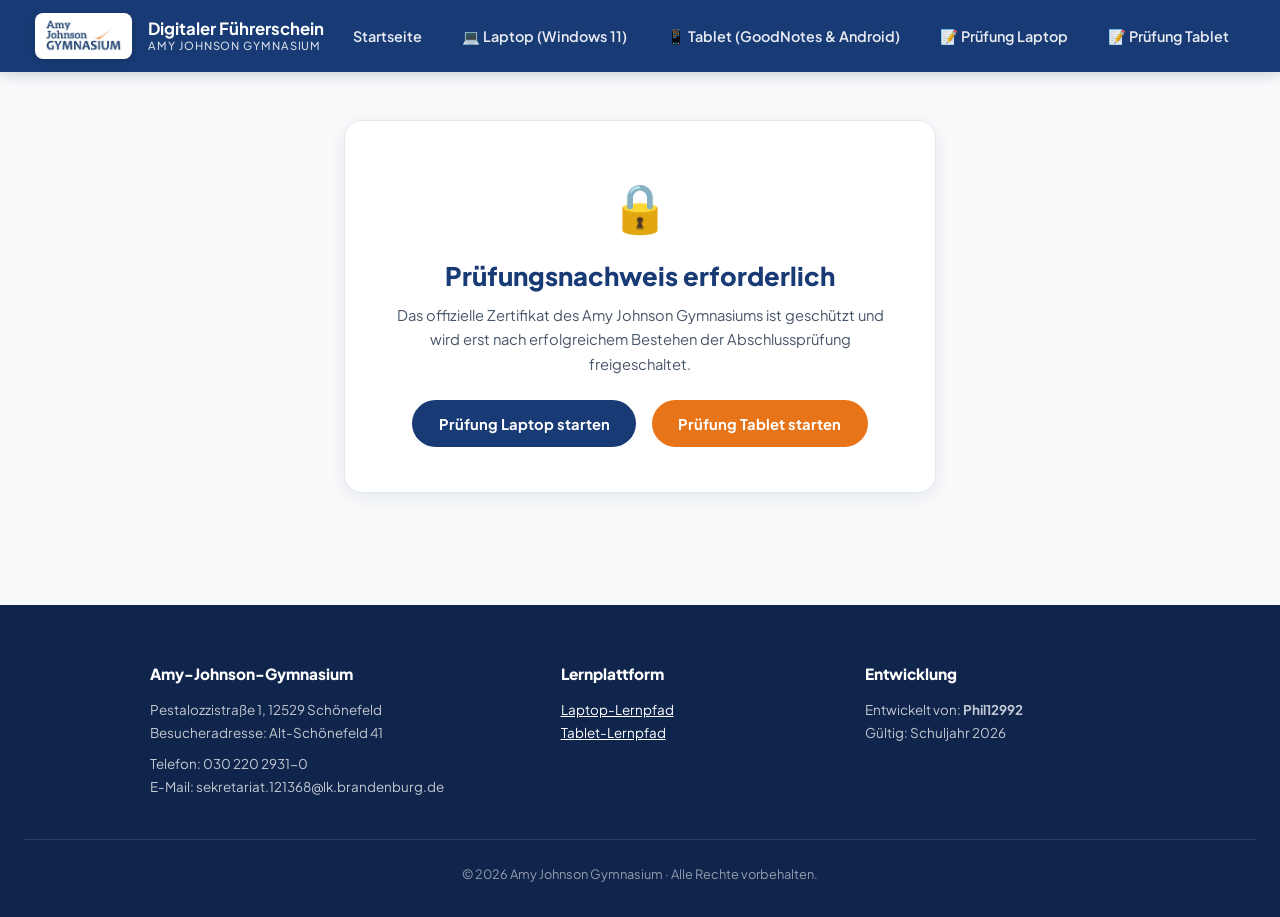
==== commit a05e60f0: "Refactor entire learning platform: horizontal lesson paths, authentic GoodNotes manager, pure explor" ====
--- a/certificate.html
+++ b/certificate.html
@@ -3,7 +3,7 @@
 <head>
   <meta charset="UTF-8">
   <meta name="viewport" content="width=device-width, initial-scale=1.0">
-  <title>Zertifikat – Digitaler Führerschein (2026)</title>
+  <title>Offizielles Zertifikat – Amy Johnson Gymnasium (2026)</title>
   <link rel="stylesheet" href="css/style.css">
 </head>
 <body>
@@ -16,73 +16,93 @@
   </a>
   <button class="hamburger" onclick="document.querySelector('.navbar-nav').classList.toggle('open')">&#9776;</button>
   <ul class="navbar-nav">
-    <li><a href="index.html">🏠 Start</a></li>
-    <li><a href="pc.html">💻 PC-Simulator</a></li>
-    <li><a href="tablet.html">📱 Tablet-Simulator</a></li>
-    <li><a href="quiz.html">📝 Prüfung</a></li>
-    <li><a href="certificate.html" class="active">🏅 Zertifikat</a></li>
+    <li><a href="index.html">Startseite</a></li>
+    <li><a href="pc.html">💻 Laptop (Windows 11)</a></li>
+    <li><a href="tablet.html">📱 Tablet (GoodNotes &amp; Android)</a></li>
+    <li><a href="quiz.html?track=pc">📝 Prüfung Laptop</a></li>
+    <li><a href="quiz.html?track=tablet">📝 Prüfung Tablet</a></li>
   </ul>
 </nav>
 
-<main class="cert-wrap no-print">
-  <div class="cert-setup-card fade-up" id="cert-form">
-    <div style="font-size:3.2rem;text-align:center;margin-bottom:.75rem">🏅</div>
-    <h1>Offizieller Digitaler Führerschein</h1>
-    <p>Trage deine Daten ein, um das personalisierte Führerschein-Zertifikat mit dem Logo des Amy Johnson Gymnasiums zu generieren.</p>
-    
-    <div class="form-row">
-      <label for="inp-name">Vor- und Nachname</label>
-      <input type="text" id="inp-name" placeholder="z.B. Anna Schmidt" autocomplete="name">
-    </div>
-    <div class="form-row">
-      <label for="inp-klasse">Jahrgangsstufe / Kurs / Klasse</label>
-      <input type="text" id="inp-klasse" placeholder="z.B. Q1 / Jahrgangsstufe 11">
-    </div>
-    <div class="form-row">
-      <label for="inp-device">Geprüftes Gerät / Modul</label>
+<main class="cert-wrap no-print" id="cert-protection-view">
+  <!-- WIRD GEFÜLLT JE NACHDEM OB DIE PRÜFUNG BESTANDEN WURDE -->
+  <div class="cert-setup-card fade-up" id="gatekeeper-card">
+    <div style="font-size:3rem;text-align:center;margin-bottom:.6rem;">🔒</div>
+    <h1 style="color:var(--primary);text-align:center;font-size:1.6rem;font-weight:800;margin-bottom:0.4rem;">Prüfungsnachweis erforderlich</h1>
+    <p style="color:var(--text-sec);text-align:center;font-size:0.92rem;margin-bottom:1.5rem;">
+      Das offizielle Zertifikat des Amy Johnson Gymnasiums ist geschützt und wird erst nach erfolgreichem Bestehen der Abschlussprüfung freigeschaltet.
+    </p>
+
+    <div style="display:flex;justify-content:center;gap:1rem;flex-wrap:wrap;">
+      <a href="quiz.html?track=pc" class="btn btn-primary">Prüfung Laptop starten</a>
+      <a href="quiz.html?track=tablet" class="btn btn-accent">Prüfung Tablet starten</a>
+    </div>
+  </div>
+
+  <!-- FORMULAR NUR WENN BESTANDEN -->
+  <div class="cert-setup-card fade-up hidden" id="cert-form-card">
+    <div style="text-align:center;font-size:2.8rem;margin-bottom:.5rem;">🏅</div>
+    <h1 style="color:var(--primary);text-align:center;font-size:1.65rem;font-weight:800;margin-bottom:0.3rem;">Zertifikat ausstellen</h1>
+    <p style="color:var(--text-sec);text-align:center;font-size:0.92rem;margin-bottom:1.8rem;">
+      Trage deine Daten ein, um das druckfähige Dokument für Schulleitung und Klassenleitung zu generieren:
+    </p>
+
+    <div class="form-row">
+      <label for="inp-name">Vollständiger Vor- und Nachname</label>
+      <input type="text" id="inp-name" placeholder="z.B. Lukas Meyer" autocomplete="name">
+    </div>
+
+    <div class="form-row">
+      <label for="inp-klasse">Klasse / Jahrgangsstufe</label>
+      <input type="text" id="inp-klasse" placeholder="z.B. Klasse 8b oder Jahrgangsstufe 11 (Q1)">
+    </div>
+
+    <div class="form-row">
+      <label for="inp-device">Geräte-Kategorie</label>
       <select id="inp-device">
         <option value="Laptop / PC (Windows 11)">Laptop / PC (Windows 11)</option>
         <option value="Tablet (Apple iPad / GoodNotes)">Tablet (Apple iPad / GoodNotes)</option>
-        <option value="Tablet (Samsung Galaxy Tab / Samsung Notes)">Tablet (Samsung Galaxy Tab / Samsung Notes)</option>
-        <option value="Universell (Laptop & Tablet)">Universell (Laptop & Tablet)</option>
+        <option value="Tablet (Samsung Galaxy Tab / Android)">Tablet (Samsung Galaxy Tab / Android)</option>
       </select>
     </div>
-    <div class="form-row">
-      <label for="inp-serial">Geräte-Modell / Kennung (optional)</label>
-      <input type="text" id="inp-serial" placeholder="z.B. Surface Laptop oder iPad Air">
-    </div>
-
-    <button class="btn btn-accent btn-lg" style="width:100%;margin-top:1.2rem;justify-content:center" onclick="generateCert()">
-      🎓 Führerschein-Zertifikat erstellen
+
+    <div class="form-row">
+      <label for="inp-serial">Gerätemodell / Seriennummer (optional)</label>
+      <input type="text" id="inp-serial" placeholder="z.B. Lenovo ThinkPad L13 oder iPad 10. Gen">
+    </div>
+
+    <button class="btn btn-accent btn-lg" style="width:100%;justify-content:center;margin-top:1rem;" onclick="generateOfficialCertificate()">
+      🎓 Offizielles Zertifikat generieren
     </button>
   </div>
 </main>
 
-<!-- DRUCK- & ANZEIGE-BEREICH DES ZERTIFIKATS -->
+<!-- DRUCK-DOKUMENT -->
 <div class="cert-print-area" id="cert-output" style="display:none">
   <div class="certificate">
     <div class="cert-header">
       <div class="cert-logo-box">
-        <img src="assets/logo.png" alt="Amy Johnson Gymnasium" class="cert-logo">
+        <img src="assets/logo.png" alt="Amy Johnson Gymnasium Logo" class="cert-logo">
       </div>
       <div class="cert-seal">
-        <span style="font-size:1.6rem">🎓</span>
+        <span style="font-size:1.5rem">🎓</span>
         <span>AMY JOHNSON<br>GYMNASIUM</span>
       </div>
     </div>
     <div class="cert-body">
-      <p class="cert-pre">Amy Johnson Gymnasium · Schuljahr 2026</p>
+      <p class="cert-pre">Amy Johnson Gymnasium Schönefeld · Schuljahr 2026</p>
       <h1 class="cert-main">Digitaler <span>Führerschein</span></h1>
-      <p class="cert-sub">Hiermit wird bescheinigt, dass</p>
+      <p class="cert-sub">Hiermit wird offiziell bescheinigt, dass</p>
       <div class="cert-name" id="cert-name-out">Vorname Nachname</div>
-      <p class="cert-sub" id="cert-klasse-out" style="font-weight:600;margin-bottom:0.8rem;color:var(--primary);"></p>
-      <div class="cert-device" id="cert-device-out">Geräte-Kategorie</div>
-      <p class="cert-desc" style="line-height:1.7;">
-        die Module zur Vorbereitung auf den digitalen Unterricht erfolgreich absolviert und die Abschlussprüfung
-        zu den Themen <strong>Datenschutz, Dateistrukturierung, Urheberrecht, KI-Nutzung &amp; Verhaltensregeln</strong> bestanden hat.<br>
-        Das Mitglied der Oberstufe ist berechtigt, das entsprechende Gerät im Unterricht zweckgebunden einzusetzen.
+      <p class="cert-sub" id="cert-klasse-out" style="font-weight:700;color:var(--primary);margin-bottom:0.7rem;"></p>
+      <div class="cert-device" id="cert-device-out">Gerätekategorie</div>
+      <p class="cert-desc">
+        alle Lektionen zur ordnungsgemäßen Nutzung digitaler Endgeräte am Amy Johnson Gymnasium erfolgreich absolviert
+        und die offizielle Prüfung zu den Themen <strong>Verhaltenskodex, Dateiorganisation, Datenschutz (§ 201a StGB),
+        KI-Kompetenz und Reizunterdrückung</strong> bestanden hat.<br>
+        Die Schülerin / der Schüler ist berechtigt, das genannte Endgerät im Unterricht zweckgebunden einzusetzen.
       </p>
-      <p id="cert-serial-out" style="font-size:0.75rem;color:var(--text-sec);margin-top:0.6rem;"></p>
+      <p id="cert-serial-out" style="font-size:0.75rem;color:var(--text-sec);margin-top:0.4rem;"></p>
     </div>
     <div class="cert-foot">
       <div>
@@ -90,56 +110,96 @@
         <span id="cert-date-out">–</span>
       </div>
       <div style="text-align:center">
-        <div style="border-top:1.5px dashed #A0AEC0;width:180px;margin:0 auto 0.4rem;"></div>
-        <span>Unterschrift Schulleitung / Fachlehrkraft</span>
+        <div style="border-top:1.5px dashed #94A3B8;width:180px;margin:0 auto 0.4rem;"></div>
+        <span>Unterschrift Fachlehrkraft / Schulleitung</span>
       </div>
       <div style="text-align:right">
         <strong>Amy Johnson Gymnasium</strong><br>
-        <span style="color:#718096">Gültig für die gymnasiale Oberstufe</span>
+        <span style="color:#64748B">Schul-ID: 121368 (Brandenburg)</span>
       </div>
     </div>
   </div>
 
   <div style="text-align:center;margin:1.5rem 0 3rem" class="no-print">
     <button class="btn btn-primary btn-lg" onclick="window.print()">🖨️ Jetzt Drucken / Als PDF speichern</button>
-    <button class="btn btn-outline" style="margin-left:.75rem" onclick="resetForm()">✏️ Angaben bearbeiten</button>
-    <a href="index.html" class="btn btn-outline" style="margin-left:.75rem">🏠 Zurück zur Startseite</a>
+    <button class="btn btn-outline" style="margin-left:0.8rem;" onclick="resetCertForm()">✏️ Angaben bearbeiten</button>
+    <a href="index.html" class="btn btn-outline" style="margin-left:0.8rem;">Zur Startseite</a>
   </div>
 </div>
 
 <footer class="footer no-print">
-  <p>© 2026 Amy Johnson Gymnasium · Digitaler Führerschein</p>
+  <div class="footer-container">
+    <div>
+      <h4>Amy-Johnson-Gymnasium</h4>
+      <p>Pestalozzistraße 1, 12529 Schönefeld<br>
+      Besucheradresse: Alt-Schönefeld 41</p>
+      <p style="margin-top:0.5rem;">Telefon: 030 220 2931-0<br>
+      E-Mail: sekretariat.121368@lk.brandenburg.de</p>
+    </div>
+    <div>
+      <h4>Lernplattform</h4>
+      <ul>
+        <li><a href="pc.html">Laptop-Lernpfad</a></li>
+        <li><a href="tablet.html">Tablet-Lernpfad</a></li>
+      </ul>
+    </div>
+    <div>
+      <h4>Entwicklung</h4>
+      <p>Entwickelt von: <strong>Phil12992</strong><br>
+      Gültig: Schuljahr 2026</p>
+    </div>
+  </div>
+  <div class="footer-bottom">
+    &copy; 2026 Amy Johnson Gymnasium &middot; Alle Rechte vorbehalten.
+  </div>
 </footer>
 
-<script src="js/app.js"></script>
 <script>
-function generateCert(){
-  const name   = document.getElementById("inp-name").value.trim();
-  const klasse = document.getElementById("inp-klasse").value.trim();
-  const device = document.getElementById("inp-device").value;
-  const serial = document.getElementById("inp-serial").value.trim();
-
-  if(!name){
-    alert("Bitte gib deinen Namen ein.");
+document.addEventListener('DOMContentLoaded', () => {
+  const token = sessionStorage.getItem('ajg_passed_token');
+  const track = sessionStorage.getItem('ajg_passed_track');
+
+  if (token) {
+    document.getElementById('gatekeeper-card').classList.add('hidden');
+    document.getElementById('cert-form-card').classList.remove('hidden');
+    if (track === 'tablet') {
+      document.getElementById('inp-device').value = 'Tablet (Apple iPad / GoodNotes)';
+    } else {
+      document.getElementById('inp-device').value = 'Laptop / PC (Windows 11)';
+    }
+  } else {
+    document.getElementById('gatekeeper-card').classList.remove('hidden');
+    document.getElementById('cert-form-card').classList.add('hidden');
+  }
+});
+
+function generateOfficialCertificate() {
+  const name = document.getElementById('inp-name').value.trim();
+  const klasse = document.getElementById('inp-klasse').value.trim();
+  const device = document.getElementById('inp-device').value;
+  const serial = document.getElementById('inp-serial').value.trim();
+
+  if (!name) {
+    alert('Bitte gib deinen Namen ein.');
     return;
   }
 
-  document.getElementById("cert-name-out").textContent   = name;
-  document.getElementById("cert-klasse-out").textContent = klasse ? "Klasse / Jahrgangsstufe: " + klasse : "Gymnasiale Oberstufe";
-  document.getElementById("cert-device-out").textContent = "Zugelassenes Gerät: " + device;
-  document.getElementById("cert-serial-out").textContent = serial ? "Gerätekennung: " + serial : "";
+  document.getElementById('cert-name-out').textContent = name;
+  document.getElementById('cert-klasse-out').textContent = klasse ? 'Klasse / Jahrgangsstufe: ' + klasse : 'Schülerin / Schüler des Amy Johnson Gymnasiums';
+  document.getElementById('cert-device-out').textContent = 'Zugelassenes Gerät: ' + device;
+  document.getElementById('cert-serial-out').textContent = serial ? 'Gerätekennung / Modell: ' + serial : '';
 
   const now = new Date();
-  document.getElementById("cert-date-out").textContent = now.toLocaleDateString("de-DE", {day:"2-digit", month:"long", year:"numeric"});
-
-  document.getElementById("cert-form").style.display   = "none";
-  document.getElementById("cert-output").style.display = "block";
+  document.getElementById('cert-date-out').textContent = now.toLocaleDateString('de-DE', { day: '2-digit', month: 'long', year: 'numeric' });
+
+  document.getElementById('cert-protection-view').style.display = 'none';
+  document.getElementById('cert-output').style.display = 'block';
   window.scrollTo(0, 0);
 }
 
-function resetForm(){
-  document.getElementById("cert-form").style.display   = "block";
-  document.getElementById("cert-output").style.display = "none";
+function resetCertForm() {
+  document.getElementById('cert-protection-view').style.display = 'block';
+  document.getElementById('cert-output').style.display = 'none';
 }
 </script>
 </body>
--- a/css/style.css
+++ b/css/style.css
@@ -1,104 +1,83 @@
 ﻿/* ====================================================
-   DIGITALER FÜHRERSCHEIN – Amy Johnson Gymnasium (2026)
-   Stylesheet mit OS-Explorer & Tablet Simulator
-   ==================================================== */
-
-@import url("https://fonts.googleapis.com/css2?family=Inter:wght@300;400;500;600;700;800&family=Fira+Code:wght@400;500;600&display=swap");
+   DIGITALER FÜHRERSCHEIN – AMY JOHNSON GYMNASIUM (2026)
+   Professionelles Bildungs-Stylesheet
+   ==================================================== */
+
+@import url("https://fonts.googleapis.com/css2?family=Plus+Jakarta+Sans:wght@400;500;600;700;800&family=JetBrains+Mono:wght@400;500&display=swap");
 
 :root {
-  --primary:       #1B3F7E;
+  --primary:       #183B75;
   --primary-light: #2A56A6;
-  --primary-dark:  #10254C;
+  --primary-dark:  #0F254B;
   --accent:        #E8741A;
   --accent-dark:   #C25E0D;
-  --bg:            #F4F7FC;
+  --bg:            #F8FAFC;
   --card:          #FFFFFF;
-  --text:          #1A202C;
-  --text-sec:      #4A5568;
-  --text-light:    #718096;
+  --text:          #0F172A;
+  --text-sec:      #475569;
+  --text-light:    #94A3B8;
   --border:        #E2E8F0;
-  --border-light:  #EDF2F7;
-  --success:       #276749;
-  --success-bg:    #F0FFF4;
+  --border-light:  #F1F5F9;
+  --success:       #15803D;
+  --success-bg:    #F0FDF4;
   --warning-bg:    #FFFBEB;
-  --info-bg:       #EBF4FF;
-  --danger-bg:     #FFF5F5;
-  --shadow-sm: 0 1px 3px rgba(16,37,76,.06);
-  --shadow:    0 4px 20px rgba(16,37,76,.10);
-  --shadow-lg: 0 12px 40px rgba(16,37,76,.16);
+  --info-bg:       #EFF6FF;
+  --danger-bg:     #FEF2F2;
+  --shadow-sm: 0 1px 3px rgba(15,23,42,.05);
+  --shadow:    0 4px 20px rgba(15,23,42,.08);
+  --shadow-lg: 0 12px 36px rgba(15,23,42,.12);
   --r-sm: 8px;
   --r: 12px;
   --r-lg: 18px;
-  --nav-h: 70px;
+  --nav-h: 72px;
 }
 
 *,*::before,*::after{box-sizing:border-box;margin:0;padding:0}
 html{scroll-behavior:smooth}
-body{font-family:"Inter",-apple-system,BlinkMacSystemFont,"Segoe UI",sans-serif;background:var(--bg);color:var(--text);line-height:1.65;min-height:100vh;display:flex;flex-direction:column}
+body{font-family:"Plus Jakarta Sans",-apple-system,BlinkMacSystemFont,"Segoe UI",sans-serif;background:var(--bg);color:var(--text);line-height:1.65;min-height:100vh;display:flex;flex-direction:column}
 img{max-width:100%;height:auto;display:block}
 a{color:var(--primary);text-decoration:none}
 a:hover{text-decoration:underline}
 
 /* NAVBAR */
-.navbar{background:var(--primary);height:var(--nav-h);display:flex;align-items:center;padding:0 2rem;position:sticky;top:0;z-index:200;box-shadow:0 2px 14px rgba(16,37,76,.25)}
-.navbar-brand{display:flex;align-items:center;gap:.85rem;text-decoration:none}
-
-/* LOGO FIX: Sauberer weißer Badge-Container */
-.navbar-logo-wrap{
-  background:#FFFFFF;
-  padding:4px 8px;
-  border-radius:8px;
-  display:flex;
-  align-items:center;
-  justify-content:center;
-  box-shadow:0 2px 6px rgba(0,0,0,.15);
-  height:44px;
-}
-.navbar-logo{height:34px;width:auto;display:block}
-
+.navbar{background:var(--primary);height:var(--nav-h);display:flex;align-items:center;padding:0 2.2rem;position:sticky;top:0;z-index:200;box-shadow:0 2px 14px rgba(15,23,42,.2)}
+.navbar-brand{display:flex;align-items:center;gap:1rem;text-decoration:none}
+.navbar-logo-wrap{background:#FFFFFF;padding:5px 10px;border-radius:8px;display:flex;align-items:center;justify-content:center;box-shadow:0 2px 6px rgba(0,0,0,.15);height:46px}
+.navbar-logo{height:36px;width:auto;display:block}
 .navbar-title{color:#fff;font-size:1.05rem;font-weight:700;line-height:1.2}
-.navbar-title span{display:block;font-size:.7rem;font-weight:400;color:rgba(255,255,255,.8);text-transform:uppercase;letter-spacing:.08em}
-.navbar-nav{margin-left:auto;display:flex;gap:.4rem;list-style:none}
-.navbar-nav a{color:rgba(255,255,255,.88);padding:.42rem .95rem;border-radius:8px;font-size:.88rem;font-weight:500;transition:background .2s,color .2s}
+.navbar-title span{display:block;font-size:.7rem;font-weight:500;color:rgba(255,255,255,.8);letter-spacing:.08em;text-transform:uppercase}
+.navbar-nav{margin-left:auto;display:flex;gap:.5rem;list-style:none}
+.navbar-nav a{color:rgba(255,255,255,.9);padding:.45rem 1rem;border-radius:8px;font-size:.9rem;font-weight:600;transition:background .2s,color .2s}
 .navbar-nav a:hover,.navbar-nav a.active{background:rgba(255,255,255,.18);color:#fff;text-decoration:none}
-.hamburger{display:none;background:none;border:none;color:#fff;font-size:1.5rem;cursor:pointer;margin-left:auto;padding:.25rem}
-@media(max-width:768px){.hamburger{display:block}.navbar-nav{display:none;position:absolute;top:var(--nav-h);left:0;right:0;background:var(--primary-dark);flex-direction:column;padding:1rem;gap:.3rem}.navbar-nav.open{display:flex}.navbar-nav a{padding:.7rem 1rem;font-size:.95rem}}
+.hamburger{display:none;background:none;border:none;color:#fff;font-size:1.6rem;cursor:pointer;margin-left:auto;padding:.25rem}
+@media(max-width:820px){.hamburger{display:block}.navbar-nav{display:none;position:absolute;top:var(--nav-h);left:0;right:0;background:var(--primary-dark);flex-direction:column;padding:1.2rem;gap:.4rem}.navbar-nav.open{display:flex}.navbar-nav a{padding:.75rem 1rem;font-size:1rem}}
 
 /* HERO */
-.hero{background:linear-gradient(135deg,var(--primary-dark) 0%,var(--primary) 55%,#2A56A6 100%);padding:4.5rem 2rem 6.5rem;text-align:center;position:relative;overflow:hidden}
-.hero-logo-box{background:#fff;padding:8px 16px;border-radius:12px;display:inline-block;margin:0 auto 1.5rem;box-shadow:0 4px 20px rgba(0,0,0,.25)}
-.hero-logo{height:54px;width:auto}
+.hero{background:linear-gradient(135deg,var(--primary-dark) 0%,var(--primary) 60%,#2A56A6 100%);padding:4.5rem 2rem 6.5rem;text-align:center;position:relative}
+.hero-logo-box{background:#fff;padding:10px 20px;border-radius:14px;display:inline-block;margin:0 auto 1.6rem;box-shadow:0 4px 20px rgba(0,0,0,.25)}
+.hero-logo{height:56px;width:auto}
 .hero h1{color:#fff;font-size:clamp(2rem,4.5vw,3.2rem);font-weight:800;line-height:1.15;margin-bottom:.8rem}
 .hero h1 .accent{color:var(--accent)}
-.hero p{color:rgba(255,255,255,.86);font-size:1.08rem;max-width:650px;margin:0 auto 1.8rem}
-.badge-row{display:flex;justify-content:center;flex-wrap:wrap;gap:.6rem}
-.badge{background:rgba(255,255,255,.15);border:1px solid rgba(255,255,255,.25);color:#fff;padding:.32rem .95rem;border-radius:50px;font-size:.8rem;font-weight:500;display:inline-flex;align-items:center;gap:.35rem}
-
-/* DEVICE SECTION */
-.device-section{max-width:960px;margin:-3.8rem auto 0;padding:0 1.5rem 3.5rem;position:relative;z-index:10}
-.device-grid{display:grid;grid-template-columns:1fr 1fr;gap:1.6rem}
-@media(max-width:650px){.device-grid{grid-template-columns:1fr}}
-.device-card{background:var(--card);border-radius:var(--r-lg);padding:2.4rem 2rem 2rem;text-align:center;box-shadow:var(--shadow);border:2px solid transparent;transition:transform .25s,box-shadow .25s,border-color .25s;display:block;text-decoration:none;color:inherit}
+.hero p{color:rgba(255,255,255,.88);font-size:1.08rem;max-width:680px;margin:0 auto 2rem}
+.badge-row{display:flex;justify-content:center;flex-wrap:wrap;gap:.65rem}
+.badge{background:rgba(255,255,255,.16);border:1px solid rgba(255,255,255,.25);color:#fff;padding:.35rem 1rem;border-radius:50px;font-size:.82rem;font-weight:600;display:inline-flex;align-items:center;gap:.4rem}
+
+/* SECTIONS */
+.section-title{font-size:1.8rem;font-weight:800;color:var(--primary);margin-bottom:.4rem}
+.section-sub{color:var(--text-sec);margin-bottom:2.6rem;font-size:.96rem}
+.device-section{max-width:980px;margin:-4rem auto 0;padding:0 1.5rem 3.5rem;position:relative;z-index:10}
+.device-grid{display:grid;grid-template-columns:1fr 1fr;gap:1.8rem}
+@media(max-width:700px){.device-grid{grid-template-columns:1fr}}
+.device-card{background:var(--card);border-radius:var(--r-lg);padding:2.6rem 2.2rem 2.2rem;text-align:center;box-shadow:var(--shadow);border:2px solid transparent;transition:transform .25s,box-shadow .25s,border-color .25s;display:block;text-decoration:none;color:inherit}
 .device-card:hover{transform:translateY(-6px);box-shadow:var(--shadow-lg);border-color:var(--primary-light);text-decoration:none;color:inherit}
-.device-icon{font-size:3.5rem;margin-bottom:1rem}
-.device-card h2{font-size:1.4rem;font-weight:700;color:var(--primary);margin-bottom:.4rem}
-.device-card p{color:var(--text-sec);font-size:.92rem;margin-bottom:1.2rem}
-.tag-list{display:flex;flex-wrap:wrap;gap:.45rem;justify-content:center;margin-bottom:1.5rem}
-.tag{background:var(--info-bg);color:var(--primary-light);padding:.22rem .7rem;border-radius:50px;font-size:.74rem;font-weight:600}
-
-/* HOW IT WORKS */
-.how-section{background:var(--card);padding:4rem 2rem;text-align:center}
-.section-title{font-size:1.75rem;font-weight:700;color:var(--primary);margin-bottom:.4rem}
-.section-sub{color:var(--text-sec);margin-bottom:2.6rem;font-size:.95rem}
-.steps{display:flex;justify-content:center;gap:1.2rem;flex-wrap:wrap;max-width:900px;margin:0 auto}
-.step{flex:1;min-width:180px;max-width:210px;text-align:center}
-.step-num{width:46px;height:46px;border-radius:50%;background:var(--primary);color:#fff;display:flex;align-items:center;justify-content:center;font-weight:700;font-size:1.15rem;margin:0 auto .85rem}
-.step:last-child .step-num{background:var(--accent)}
-.step h3{font-size:.92rem;font-weight:600;margin-bottom:.25rem}
-.step p{font-size:.8rem;color:var(--text-sec)}
+.device-icon{font-size:3.6rem;margin-bottom:1rem}
+.device-card h2{font-size:1.45rem;font-weight:800;color:var(--primary);margin-bottom:.4rem}
+.device-card p{color:var(--text-sec);font-size:.94rem;margin-bottom:1.3rem}
+.tag-list{display:flex;flex-wrap:wrap;gap:.45rem;justify-content:center;margin-bottom:1.6rem}
+.tag{background:var(--info-bg);color:var(--primary-light);padding:.25rem .75rem;border-radius:50px;font-size:.76rem;font-weight:700}
 
 /* BUTTONS */
-.btn{display:inline-flex;align-items:center;gap:.5rem;padding:.68rem 1.6rem;border-radius:50px;font-size:.9rem;font-weight:600;cursor:pointer;transition:all .2s;border:none;font-family:inherit;text-decoration:none}
+.btn{display:inline-flex;align-items:center;gap:.5rem;padding:.72rem 1.65rem;border-radius:50px;font-size:.92rem;font-weight:700;cursor:pointer;transition:all .2s;border:none;font-family:inherit;text-decoration:none}
 .btn-primary{background:var(--primary);color:#fff}
 .btn-primary:hover{background:var(--primary-light);transform:translateY(-1.5px);text-decoration:none;color:#fff}
 .btn-accent{background:var(--accent);color:#fff}
@@ -106,267 +85,207 @@
 .btn-outline{background:transparent;color:var(--primary);border:2px solid var(--border)}
 .btn-outline:hover{border-color:var(--primary);background:var(--info-bg);text-decoration:none}
 .btn-success{background:var(--success);color:#fff}
-.btn-success:hover{background:#22543d;transform:translateY(-1.5px)}
-.btn-lg{padding:.85rem 2rem;font-size:.96rem}
-
-/* MODULE LAYOUT */
-.module-wrap{display:grid;grid-template-columns:290px 1fr;flex:1}
-@media(max-width:920px){.module-wrap{grid-template-columns:1fr}}
-.sidebar{background:var(--primary);padding:1.4rem 0;position:sticky;top:var(--nav-h);height:calc(100vh - var(--nav-h));overflow-y:auto}
-@media(max-width:920px){.sidebar{position:static;height:auto;overflow:visible}}
-.sidebar-head{padding:0 1.4rem 1.2rem;border-bottom:1px solid rgba(255,255,255,.12);margin-bottom:.6rem}
-.sidebar-head h2{color:#fff;font-size:.98rem;font-weight:700}
-.sidebar-head p{color:rgba(255,255,255,.65);font-size:.75rem;margin-top:.25rem}
-.sidebar-prog{height:5px;background:rgba(255,255,255,.18);border-radius:3px;margin-top:.8rem;overflow:hidden}
-.sidebar-prog-bar{height:100%;background:var(--accent);border-radius:3px;transition:width .4s}
-.chapter-nav{list-style:none}
-@media(max-width:920px){.chapter-nav{display:flex;overflow-x:auto}}
-.chapter-nav li{display:flex;align-items:center;gap:.65rem;padding:.75rem 1.4rem;cursor:pointer;border-left:3px solid transparent;color:rgba(255,255,255,.75);font-size:.84rem;font-weight:500;transition:all .2s;user-select:none}
-@media(max-width:920px){.chapter-nav li{border-left:none;border-bottom:3px solid transparent;white-space:nowrap;flex-shrink:0}.chapter-nav li.active{border-bottom-color:var(--accent);border-left-color:transparent}}
-.chapter-nav li:hover{background:rgba(255,255,255,.08);color:#fff}
-.chapter-nav li.active{background:rgba(255,255,255,.12);border-left-color:var(--accent);color:#fff}
-.chapter-nav li.done{color:rgba(255,255,255,.95)}
-.ch-dot{width:22px;height:22px;border-radius:50%;border:1.5px solid rgba(255,255,255,.4);display:flex;align-items:center;justify-content:center;font-size:.62rem;flex-shrink:0;transition:all .25s}
-.chapter-nav li.done .ch-dot{background:var(--accent);border-color:var(--accent);color:#fff}
-.chapter-nav li.active .ch-dot{border-color:var(--accent);background:rgba(232,116,26,.2)}
-
-.content-area{padding:2.2rem 2.8rem;max-width:920px}
-@media(max-width:640px){.content-area{padding:1.4rem}}
-.ch-header{margin-bottom:2rem;padding-bottom:1.3rem;border-bottom:2px solid var(--border)}
-.ch-tag{display:inline-block;background:var(--info-bg);color:var(--primary-light);padding:.22rem .7rem;border-radius:4px;font-size:.72rem;font-weight:700;text-transform:uppercase;letter-spacing:.07em;margin-bottom:.6rem}
-.ch-header h1{font-size:1.75rem;font-weight:800;color:var(--primary);margin-bottom:.4rem}
-.ch-header p{color:var(--text-sec);font-size:.96rem;max-width:620px}
-.content-block{margin-bottom:1.8rem}
-.content-block h2{font-size:1.1rem;font-weight:700;color:var(--primary);margin-bottom:.8rem;display:flex;align-items:center;gap:.55rem}
-.content-block h2::before{content:"";display:block;width:4px;height:1.15em;background:var(--accent);border-radius:2px;flex-shrink:0}
-.content-block p{color:var(--text-sec);font-size:.93rem;line-height:1.75;margin-bottom:.7rem}
-
-/* INFO BOXES */
-.ibox{border-radius:var(--r-sm);padding:.95rem 1.2rem;margin:1.1rem 0;border-left:4px solid;display:flex;gap:.8rem;align-items:flex-start}
-.ibox-icon{font-size:1.2rem;flex-shrink:0;margin-top:.1rem}
-.ibox.tip{background:var(--warning-bg);border-color:var(--accent)}
-.ibox.info{background:var(--info-bg);border-color:var(--primary-light)}
-.ibox.warn{background:var(--danger-bg);border-color:#FC8181}
-.ibox.ok{background:var(--success-bg);border-color:#48BB78}
-.ibox-body strong{display:block;font-size:.85rem;font-weight:700;margin-bottom:.2rem}
-.ibox-body p{font-size:.85rem;color:var(--text-sec);margin:0}
-.ibox-body ul{font-size:.85rem;color:var(--text-sec);margin:.35rem 0 0 1.2rem}
-.ibox-body li{margin-bottom:.25rem}
-
-/* CHECKLISTS (Echtes Abhaken) */
-.checklist{list-style:none;margin:.9rem 0}
-.checklist li{display:flex;align-items:flex-start;gap:.8rem;padding:.65rem .8rem;border-radius:var(--r-sm);border:1px solid var(--border-light);background:#fff;margin-bottom:.4rem;font-size:.9rem;cursor:pointer;transition:all .18s;user-select:none}
-.checklist li:hover{background:var(--bg);border-color:var(--border)}
-.checklist li.checked{color:var(--text-light);background:#f9fafb;border-color:var(--border-light)}
-.checklist li.checked span:last-child{text-decoration:line-through}
-.cl-box{width:20px;height:20px;border:2px solid var(--border);border-radius:5px;display:flex;align-items:center;justify-content:center;flex-shrink:0;margin-top:2px;font-size:.7rem;font-weight:700;transition:all .2s;background:#fff}
-.checklist li.checked .cl-box{background:var(--success);border-color:var(--success);color:#fff}
-
-/* APP GRID */
-.app-grid{display:grid;grid-template-columns:repeat(auto-fill,minmax(210px,1fr));gap:.9rem;margin:.9rem 0}
-.app-card{background:var(--card);border:1px solid var(--border);border-radius:var(--r-sm);padding:.95rem;display:flex;gap:.75rem;align-items:flex-start;transition:box-shadow .2s}
-.app-card:hover{box-shadow:var(--shadow)}
-.app-icon{font-size:1.8rem;flex-shrink:0}
-.app-info strong{font-size:.84rem;font-weight:600;display:block;margin-bottom:.15rem}
-.app-info span{font-size:.75rem;color:var(--text-sec)}
-.app-free{display:inline-block;margin-top:.35rem;background:var(--success-bg);color:var(--success);font-size:.66rem;font-weight:700;padding:.12rem .45rem;border-radius:3px}
-.app-paid{display:inline-block;margin-top:.35rem;background:var(--warning-bg);color:#92400E;font-size:.66rem;font-weight:700;padding:.12rem .45rem;border-radius:3px}
-
-/* ====================================================
-   INTERAKTIVER OS- & DATEIMANAGER-SIMULATOR
-   ==================================================== */
-.sim-wrapper{margin:1.8rem 0;font-family:"Inter",sans-serif}
-
-/* Quest Card */
-.sim-quests-card{background:#fff;border:1px solid var(--border);border-radius:var(--r-lg);padding:1.4rem 1.6rem;margin-bottom:1.2rem;box-shadow:var(--shadow-sm)}
-.sim-quests-header{display:flex;justify-content:space-between;align-items:center;margin-bottom:1rem;flex-wrap:wrap;gap:.6rem}
-.sim-quests-header h3{font-size:1.1rem;color:var(--primary);font-weight:700}
-.sim-quests-header p{font-size:.82rem;color:var(--text-sec);margin:0}
+.btn-success:hover{background:#166534;transform:translateY(-1.5px)}
+.btn-lg{padding:.9rem 2.2rem;font-size:1rem}
+
+/* ====================================================
+   LEKTIONEN- & LERNPFAD-INTERFACE (SUBTIL & ELEGANT)
+   ==================================================== */
+.learn-wrapper{max-width:980px;margin:2.5rem auto 4rem;padding:0 1.5rem;flex:1}
+
+/* Kopfzeile mit Geräteschalter */
+.track-header{background:#fff;border-radius:var(--r-lg);padding:1.8rem 2.2rem;box-shadow:var(--shadow-sm);border:1px solid var(--border);margin-bottom:2rem;display:flex;justify-content:space-between;align-items:center;flex-wrap:wrap;gap:1.2rem}
+.track-info h1{font-size:1.65rem;font-weight:800;color:var(--primary);margin-bottom:.25rem}
+.track-info p{color:var(--text-sec);font-size:.92rem;margin:0}
+.track-switch{display:flex;background:var(--border-light);padding:4px;border-radius:10px;border:1px solid var(--border)}
+.track-btn{padding:.55rem 1.2rem;border:none;border-radius:8px;background:transparent;color:var(--text-sec);font-weight:700;font-size:.88rem;cursor:pointer;transition:all .2s;font-family:inherit}
+.track-btn.active{background:#fff;color:var(--primary);box-shadow:0 2px 6px rgba(0,0,0,.08)}
+
+/* Subtiler horizontaler Lektionspfad */
+.lesson-stepper{display:grid;grid-template-columns:repeat(3,1fr);gap:1rem;margin-bottom:2.2rem}
+@media(max-width:768px){.lesson-stepper{grid-template-columns:1fr}}
+.step-card{background:#fff;border:2px solid var(--border);border-radius:var(--r);padding:1.2rem 1.4rem;cursor:pointer;transition:all .2s;display:flex;align-items:center;gap:1rem;user-select:none}
+.step-card:hover{border-color:var(--primary-light);background:#FAFBFD}
+.step-card.active{border-color:var(--primary);background:var(--info-bg);box-shadow:var(--shadow-sm)}
+.step-card.is-done{border-color:var(--success);background:#F9FDF9}
+.step-num-badge{width:36px;height:36px;border-radius:50%;background:#E2E8F0;color:var(--text-sec);display:flex;align-items:center;justify-content:center;font-weight:800;font-size:.9rem;flex-shrink:0}
+.step-card.active .step-num-badge{background:var(--primary);color:#fff}
+.step-card.is-done .step-num-badge{background:var(--success);color:#fff}
+.step-meta strong{display:block;font-size:.88rem;color:var(--text);font-weight:700}
+.step-meta small{font-size:.76rem;color:var(--text-light)}
+
+/* Lektionsanzeige */
+.lesson-container{background:#fff;border-radius:var(--r-lg);border:1px solid var(--border);box-shadow:var(--shadow);padding:2.8rem;margin-bottom:2rem}
+@media(max-width:640px){.lesson-container{padding:1.6rem}}
+.lesson-top-meta{display:flex;justify-content:space-between;align-items:center;margin-bottom:.8rem}
+.lesson-tag{background:var(--info-bg);color:var(--primary-light);font-size:.74rem;font-weight:700;padding:.25rem .75rem;border-radius:4px;text-transform:uppercase}
+.lesson-time{font-size:.8rem;color:var(--text-light);font-weight:600}
+.lesson-title{font-size:1.85rem;font-weight:800;color:var(--primary);margin-bottom:.6rem;line-height:1.25}
+.lesson-summary{font-size:1.02rem;color:var(--text-sec);line-height:1.6;margin-bottom:2rem;padding-bottom:1.5rem;border-bottom:1px solid var(--border)}
+
+.lesson-body h3{font-size:1.18rem;font-weight:800;color:var(--primary);margin:1.8rem 0 .7rem}
+.lesson-body p{color:var(--text-sec);font-size:.95rem;line-height:1.75;margin-bottom:.9rem}
+
+/* Infoboxen in Lektionen */
+.pro-box{border-radius:var(--r);padding:1.3rem 1.6rem;margin:1.3rem 0;border-left:5px solid}
+.pro-box.ok{background:var(--success-bg);border-color:var(--success)}
+.pro-box.forbid{background:var(--danger-bg);border-color:#E53E3E}
+.pro-box.tip{background:var(--warning-bg);border-color:var(--accent)}
+.pro-box h4{font-size:.96rem;font-weight:800;margin-bottom:.5rem}
+.pro-box ul{font-size:.9rem;color:var(--text-sec);margin-left:1.3rem;line-height:1.7}
+.pro-box li{margin-bottom:.35rem}
+
+/* Shortcuts & Code Formeln */
+.key-shortcut{background:#1E293B;color:#fff;padding:.8rem 1.4rem;border-radius:10px;display:inline-flex;align-items:center;gap:.6rem;margin:.5rem 0}
+.key{background:#334155;border:1px solid #475569;border-bottom-width:3px;padding:3px 10px;border-radius:6px;font-family:"JetBrains Mono",monospace;font-weight:700;font-size:.88rem}
+.key-desc{font-size:.84rem;color:#94A3B8;margin-left:.6rem}
+.formula-box{background:#F1F5F9;border:1px dashed #CBD5E0;padding:.8rem 1.2rem;border-radius:8px;font-size:.95rem;font-weight:700;color:var(--primary);margin:.6rem 0}
+
+.folder-tree-view{background:#F8FAFC;border:1px solid var(--border);border-radius:var(--r-sm);padding:1rem 1.4rem;margin:1rem 0;font-family:"JetBrains Mono",monospace;font-size:.85rem;line-height:1.8}
+.tree-item.level-1{padding-left:1.5rem}
+.tree-item.level-2{padding-left:3rem}
+.tree-item.level-3{padding-left:4.5rem;color:var(--primary-light)}
+
+.shortcuts-grid{display:grid;grid-template-columns:1fr 1fr;gap:.9rem;margin:1rem 0}
+@media(max-width:680px){.shortcuts-grid{grid-template-columns:1fr}}
+.sc-item{background:#F8FAFC;border:1px solid var(--border);border-radius:8px;padding:.85rem;display:flex;align-items:flex-start;gap:.8rem;font-size:.85rem}
+
+/* Lektions-Navigation */
+.lesson-actions{display:flex;justify-content:space-between;align-items:center;margin-top:2.5rem;padding-top:1.6rem;border-top:1px solid var(--border);flex-wrap:wrap;gap:1rem}
+
+/* ====================================================
+   GOODNOTES SIMULATOR (ORDNER- & NOTIZEN-MANAGER)
+   ==================================================== */
+.gn-sim-bezel{background:#F8FAFC;border:2px solid var(--border);border-radius:var(--r-lg);box-shadow:var(--shadow-sm);overflow:hidden;margin:1.5rem 0}
+.gn-sim-header{background:#fff;border-bottom:1px solid var(--border);padding:.9rem 1.4rem;display:flex;justify-content:space-between;align-items:center;flex-wrap:wrap;gap:.8rem}
+.gn-app-title{display:flex;align-items:center;gap:.8rem}
+.gn-badge{background:#1B3F7E;color:#fff;font-size:.72rem;font-weight:800;padding:.25rem .65rem;border-radius:6px;text-transform:uppercase}
+.gn-current-path{font-size:.9rem;font-weight:700;color:var(--text)}
+.gn-action-bar{display:flex;gap:.5rem}
+.gn-btn{background:#F1F5F9;border:1px solid var(--border);border-radius:6px;padding:.4rem .85rem;font-size:.8rem;font-weight:700;color:var(--text);cursor:pointer;transition:all .15s}
+.gn-btn:hover{background:#E2E8F0}
+.gn-btn.primary{background:var(--primary);color:#fff;border-color:var(--primary)}
+.gn-btn.primary:hover{background:var(--primary-light)}
+.gn-btn.danger{color:#E53E3E}
+
+.gn-sim-grid{padding:1.4rem;display:grid;grid-template-columns:repeat(auto-fill,minmax(180px,1fr));gap:1rem;min-height:220px;align-content:start;background:#FAFBFD}
+.gn-card{background:#fff;border:1px solid var(--border);border-radius:10px;padding:1rem;text-align:center;cursor:pointer;transition:all .2s;position:relative}
+.gn-card:hover{transform:translateY(-2px);box-shadow:var(--shadow-sm);border-color:var(--primary-light)}
+.gn-card-icon{font-size:2.4rem;margin-bottom:.4rem}
+.gn-card-info strong{display:block;font-size:.82rem;font-weight:700;color:var(--text);white-space:nowrap;overflow:hidden;text-overflow:ellipsis;margin-bottom:.2rem}
+.gn-card-info small{font-size:.72rem;color:var(--text-light)}
+.gn-delete-btn{position:absolute;top:6px;right:6px;background:transparent;border:none;color:var(--text-light);font-size:.8rem;cursor:pointer;border-radius:4px;padding:2px 5px}
+.gn-delete-btn:hover{color:#E53E3E;background:#FEE2E2}
+.gn-item-actions{margin-top:.6rem}
+.gn-move-btn{background:var(--info-bg);color:var(--primary-light);border:none;border-radius:4px;padding:3px 7px;font-size:.72rem;font-weight:700;cursor:pointer}
+.gn-move-btn:hover{background:#DBEAFE}
+.gn-empty-state{grid-column:1/-1;text-align:center;padding:3rem 1rem;color:var(--text-light);font-size:.9rem}
+.gn-sim-footer{background:#fff;border-top:1px solid var(--border);padding:.75rem 1.4rem;font-size:.8rem;color:var(--text-sec)}
+
+/* ====================================================
+   DATEIMANAGER (EXPLORER)
+   ==================================================== */
+.sim-wrapper{margin:1.4rem 0}
+.sim-quests-card{background:#fff;border:1px solid var(--border);border-radius:var(--r);padding:1.3rem 1.5rem;margin-bottom:1.2rem;box-shadow:var(--shadow-sm)}
+.sim-quests-header{display:flex;justify-content:space-between;align-items:center;margin-bottom:.9rem;flex-wrap:wrap;gap:.6rem}
 .sim-badge{background:var(--info-bg);color:var(--primary-light);font-size:.78rem;font-weight:700;padding:.3rem .9rem;border-radius:50px}
 .sim-badge.all-done{background:var(--success-bg);color:var(--success)}
-
 .sim-quests-list{display:grid;grid-template-columns:1fr 1fr;gap:.8rem}
-@media(max-width:768px){.sim-quests-list{grid-template-columns:1fr}}
-
-.sim-quest-item{border:1px solid var(--border);border-radius:var(--r-sm);padding:.85rem 1rem;display:flex;gap:.8rem;align-items:flex-start;background:#FAFAFC;transition:all .2s}
+@media(max-width:720px){.sim-quests-list{grid-template-columns:1fr}}
+.sim-quest-item{border:1px solid var(--border);border-radius:var(--r-sm);padding:.85rem 1rem;display:flex;gap:.8rem;align-items:flex-start;background:#FAFAFC}
 .sim-quest-item.is-complete{background:var(--success-bg);border-color:#C6F6D5}
-.sim-quest-status{font-size:1.15rem;flex-shrink:0;margin-top:1px}
-.sim-quest-content h4{font-size:.86rem;font-weight:700;margin-bottom:.2rem;color:var(--text)}
-.sim-quest-content p{font-size:.78rem;color:var(--text-sec);margin-bottom:.3rem;line-height:1.5}
-.sim-quest-hint{font-size:.72rem;color:var(--primary-light);display:block}
-.sim-quest-hint code{background:rgba(27,63,126,.08);padding:1px 4px;border-radius:3px;font-family:"Fira Code",monospace}
-
-/* OS Window */
-.sim-window{border-radius:var(--r-lg);overflow:hidden;box-shadow:var(--shadow-lg);border:1px solid #CBD5E0;background:#FFFFFF}
-.sim-titlebar{background:#2D3748;padding:.65rem 1rem;display:flex;align-items:center;gap:.8rem;user-select:none}
+.sim-quest-content h4{font-size:.86rem;font-weight:700;margin-bottom:.2rem}
+.sim-quest-content p{font-size:.78rem;color:var(--text-sec);margin-bottom:.2rem;line-height:1.5}
+.sim-quest-hint{font-size:.72rem;color:var(--primary-light)}
+
+.sim-window{border-radius:var(--r);overflow:hidden;box-shadow:var(--shadow);border:1px solid #CBD5E0;background:#fff}
+.sim-titlebar{background:#1E293B;padding:.65rem 1rem;display:flex;align-items:center;gap:.8rem}
 .sim-window-controls{display:flex;gap:6px}
 .sim-window-controls span{width:11px;height:11px;border-radius:50%;display:inline-block}
-.sim-btn-close{background:#E53E3E}
-.sim-btn-min{background:#ECC94B}
-.sim-btn-max{background:#38A169}
+.sim-btn-close{background:#EF4444}
+.sim-btn-min{background:#F59E0B}
+.sim-btn-max{background:#10B981}
 .sim-window-title{color:#E2E8F0;font-size:.78rem;font-weight:600;flex:1;text-align:center}
-.sim-quick-actions{display:flex;gap:.4rem}
-.sim-tool-btn{background:rgba(255,255,255,.15);border:none;color:#fff;font-size:.74rem;font-weight:600;padding:.25rem .65rem;border-radius:4px;cursor:pointer;transition:background .2s}
-.sim-tool-btn:hover{background:rgba(255,255,255,.28)}
-
-.sim-address-bar{background:#EDF2F7;padding:.5rem 1rem;border-bottom:1px solid var(--border);display:flex;align-items:center;gap:.8rem}
+.sim-tool-btn{background:rgba(255,255,255,.15);border:none;color:#fff;font-size:.74rem;font-weight:600;padding:.25rem .7rem;border-radius:4px;cursor:pointer}
+.sim-address-bar{background:#F1F5F9;padding:.5rem 1rem;border-bottom:1px solid var(--border);display:flex;align-items:center;gap:.8rem}
 .sim-nav-btn{background:#fff;border:1px solid var(--border);border-radius:4px;font-size:.75rem;padding:.25rem .6rem;cursor:pointer;font-weight:600;color:var(--text-sec)}
-.sim-nav-btn:hover{background:#F7FAFC;color:var(--primary)}
-.sim-path-display{background:#fff;border:1px solid var(--border);border-radius:4px;padding:.25rem .75rem;font-family:"Fira Code",monospace;font-size:.78rem;color:var(--primary);flex:1}
-
-.sim-body{display:grid;grid-template-columns:190px 1fr;min-height:240px;background:#fff}
+.sim-path-display{background:#fff;border:1px solid var(--border);border-radius:4px;padding:.25rem .75rem;font-family:"JetBrains Mono",monospace;font-size:.78rem;color:var(--primary);flex:1}
+.sim-body{display:grid;grid-template-columns:190px 1fr;min-height:220px}
 @media(max-width:600px){.sim-body{grid-template-columns:1fr}}
-
-.sim-sidebar{background:#F7FAFC;border-right:1px solid var(--border);padding:.8rem .6rem}
-.sim-side-section{font-size:.68rem;font-weight:700;color:var(--text-light);text-transform:uppercase;letter-spacing:.06em;padding:.3rem .5rem;margin-bottom:.2rem}
-.sim-side-item{padding:.4rem .6rem;border-radius:6px;font-size:.8rem;font-weight:500;color:var(--text-sec);cursor:pointer;margin-bottom:2px;display:flex;align-items:center;gap:.45rem;transition:all .15s}
-.sim-side-item:hover{background:#EDF2F7;color:var(--primary)}
-.sim-side-item.active{background:var(--info-bg);color:var(--primary);font-weight:700}
-
-.sim-files-view{padding:1rem;display:grid;grid-template-columns:repeat(auto-fill,minmax(140px,1fr));gap:.8rem;align-content:start;max-height:280px;overflow-y:auto}
-.sim-empty-state{grid-column:1/-1;text-align:center;padding:2.5rem 1rem;color:var(--text-light);font-size:.85rem}
-
-.sim-item-card{border:1px solid var(--border);border-radius:8px;padding:.75rem .6rem;text-align:center;cursor:pointer;background:#fff;transition:all .2s;position:relative}
-.sim-item-card:hover{border-color:var(--primary-light);background:#F8FAFC;transform:translateY(-2px);box-shadow:var(--shadow-sm)}
-.sim-item-icon{font-size:2rem;margin-bottom:.3rem}
-.sim-item-name{font-size:.78rem;font-weight:600;color:var(--text);white-space:nowrap;overflow:hidden;text-overflow:ellipsis;margin-bottom:.2rem}
+.sim-sidebar{background:#F8FAFC;border-right:1px solid var(--border);padding:.8rem .6rem}
+.sim-side-section{font-size:.68rem;font-weight:700;color:var(--text-light);text-transform:uppercase;padding:.3rem .5rem}
+.sim-side-item{padding:.4rem .6rem;border-radius:6px;font-size:.8rem;font-weight:600;color:var(--text-sec);cursor:pointer;margin-bottom:2px}
+.sim-side-item.active{background:var(--info-bg);color:var(--primary)}
+.sim-files-view{padding:1rem;display:grid;grid-template-columns:repeat(auto-fill,minmax(140px,1fr));gap:.8rem;align-content:start;max-height:260px;overflow-y:auto}
+.sim-item-card{border:1px solid var(--border);border-radius:8px;padding:.75rem .6rem;text-align:center;cursor:pointer;background:#fff}
+.sim-item-icon{font-size:1.9rem;margin-bottom:.25rem}
+.sim-item-name{font-size:.78rem;font-weight:700;white-space:nowrap;overflow:hidden;text-overflow:ellipsis;margin-bottom:.2rem}
 .sim-item-meta{font-size:.68rem;color:var(--text-light);margin-bottom:.45rem}
-.sim-item-actions{display:flex;justify-content:center;gap:.3rem}
-.sim-act-btn{background:#EDF2F7;border:none;border-radius:4px;padding:3px 6px;font-size:.7rem;cursor:pointer;transition:background .15s}
-.sim-act-btn:hover{background:#CBD5E0}
-
-/* CLI Container */
-.sim-cli-container{background:#1A202C;color:#E2E8F0;font-family:"Fira Code",monospace;padding:.75rem 1rem;border-top:1px solid #2D3748}
-.sim-cli-header{display:flex;justify-content:space-between;font-size:.74rem;color:#A0AEC0;margin-bottom:.5rem;padding-bottom:.4rem;border-bottom:1px solid #2D3748}
-.sim-cli-output{max-height:110px;overflow-y:auto;font-size:.78rem;line-height:1.5;margin-bottom:.5rem}
-.cli-line{margin-bottom:2px}
-.cli-line.command{color:#63B3ED}
-.cli-line.success{color:#68D391}
-.cli-line.error{color:#FC8181}
-.cli-line.info{color:#ECC94B}
-.sim-cli-input-row{display:flex;align-items:center;gap:.5rem}
-.sim-cli-prompt{color:#68D391;font-size:.8rem;font-weight:600}
-.sim-cli-input{flex:1;background:transparent;border:none;outline:none;color:#FFFFFF;font-family:"Fira Code",monospace;font-size:.82rem}
-
-/* ====================================================
-   TABLET APP SIMULATOR (GoodNotes & Notes)
-   ==================================================== */
-.tab-sim-wrapper{margin:1.8rem 0}
-.tab-device-bezel{background:#1A202C;padding:12px;border-radius:24px;box-shadow:var(--shadow-lg)}
-.tab-app-header{background:#FFFFFF;border-top-left-radius:14px;border-top-right-radius:14px;padding:.75rem 1rem;display:flex;justify-content:space-between;align-items:center;border-bottom:1px solid var(--border);flex-wrap:wrap;gap:.6rem}
-.tab-badge-app{background:var(--primary);color:#fff;font-size:.72rem;font-weight:700;padding:.2rem .6rem;border-radius:4px;margin-right:.6rem}
-#tab-doc-title{font-size:.86rem;font-weight:600;color:var(--text)}
-.tab-nav-tabs{display:flex;gap:.35rem}
-.tab-chip{background:#EDF2F7;border:none;border-radius:6px;padding:.3rem .75rem;font-size:.78rem;font-weight:600;color:var(--text-sec);cursor:pointer;transition:all .15s}
-.tab-chip:hover,.tab-chip.active{background:var(--primary);color:#fff}
-
-.tab-toolbar{background:#F7FAFC;padding:.6rem 1rem;border-bottom:1px solid var(--border);display:flex;align-items:center;gap:.6rem;flex-wrap:wrap}
-.tab-tool-btn{background:#fff;border:1px solid var(--border);border-radius:6px;padding:.35rem .75rem;font-size:.8rem;font-weight:600;cursor:pointer;display:flex;align-items:center;gap:.35rem;transition:all .15s}
-.tab-tool-btn.active{background:var(--primary);color:#fff;border-color:var(--primary)}
-.tab-color-pickers{display:flex;gap:.4rem;margin-left:.6rem;align-items:center}
-.tab-color-dot{width:18px;height:18px;border-radius:50%;cursor:pointer;border:2px solid #fff;box-shadow:0 0 0 1px #CBD5E0;transition:transform .15s}
-.tab-color-dot.active{transform:scale(1.25);box-shadow:0 0 0 2px var(--primary)}
-
-.tab-canvas-area{background:#E2E8F0;padding:1.5rem;min-height:300px;display:flex;justify-content:center}
-.tab-sheet-paper{background:#FFFFFF;width:100%;max-width:720px;border-radius:8px;box-shadow:0 4px 12px rgba(0,0,0,.08);padding:1.8rem;position:relative}
-.tab-sheet-header{border-bottom:2px solid var(--border);padding-bottom:.8rem;margin-bottom:1rem}
-.tab-sheet-header h3{font-size:1.15rem;color:var(--primary);margin-bottom:.2rem}
-.tab-sheet-header small{color:var(--text-light);font-size:.78rem}
-.tab-draw-field{margin-top:1rem;border:1px dashed #CBD5E0;border-radius:6px;background:#FAFBFD;cursor:crosshair}
-#tab-interactive-canvas{width:100%;height:220px;display:block}
-
-.tab-footer-status{background:#FFFFFF;border-bottom-left-radius:14px;border-bottom-right-radius:14px;padding:.5rem 1rem;font-size:.75rem;color:var(--text-sec);display:flex;justify-content:space-between;border-top:1px solid var(--border)}
-
-/* REIZUNTERDRÜCKUNG / REGELN */
-.rules-grid{display:grid;grid-template-columns:1fr 1fr;gap:1.2rem;margin:1.2rem 0}
-@media(max-width:720px){.rules-grid{grid-template-columns:1fr}}
-
-.rule-box{background:#fff;border-radius:var(--r);border:1px solid var(--border);padding:1.4rem;box-shadow:var(--shadow-sm)}
-.rule-box.permit{border-top:4px solid var(--success)}
-.rule-box.forbid{border-top:4px solid #E53E3E}
-.rule-box.trick{border-top:4px solid var(--accent)}
-.rule-box h3{font-size:1.02rem;font-weight:700;margin-bottom:.5rem;display:flex;align-items:center;gap:.5rem}
-.rule-box p{font-size:.88rem;color:var(--text-sec);line-height:1.6;margin-bottom:.6rem}
-
-/* QUIZ */
-.quiz-wrap{max-width:720px;margin:3rem auto;padding:0 1.25rem 3rem;flex:1}
-.quiz-card{background:var(--card);border-radius:var(--r-lg);padding:2.8rem;box-shadow:var(--shadow)}
-@media(max-width:600px){.quiz-card{padding:1.8rem}}
-.code-icon{font-size:3.5rem;text-align:center;margin-bottom:1rem}
-.quiz-card h1{font-size:1.65rem;font-weight:800;color:var(--primary);text-align:center;margin-bottom:.4rem}
-.quiz-card>p{color:var(--text-sec);text-align:center;margin-bottom:2rem;font-size:.95rem}
-.code-row{display:flex;gap:.65rem;max-width:380px;margin:0 auto}
-.code-row input{flex:1;padding:.75rem 1.1rem;border:2px solid var(--border);border-radius:50px;font-size:1.05rem;text-align:center;letter-spacing:.18em;text-transform:uppercase;font-family:"Fira Code",monospace;outline:none;transition:border-color .2s}
+.sim-act-btn{background:#F1F5F9;border:none;border-radius:4px;padding:3px 6px;font-size:.7rem;font-weight:600;cursor:pointer}
+
+/* ====================================================
+   PRÜFUNG (QUIZ)
+   ==================================================== */
+.quiz-wrap{max-width:760px;margin:3rem auto;padding:0 1.5rem 4rem;flex:1}
+.quiz-card{background:var(--card);border-radius:var(--r-lg);padding:2.8rem;box-shadow:var(--shadow);border:1px solid var(--border)}
+@media(max-width:640px){.quiz-card{padding:1.6rem}}
+.code-row{display:flex;gap:.7rem;max-width:400px;margin:1.4rem auto}
+.code-row input{flex:1;padding:.8rem 1.2rem;border:2px solid var(--border);border-radius:50px;font-size:1.1rem;text-align:center;letter-spacing:.2em;text-transform:uppercase;font-family:"JetBrains Mono",monospace;outline:none}
 .code-row input:focus{border-color:var(--primary)}
-.code-err{color:#E53E3E;font-size:.84rem;text-align:center;margin-top:.7rem;display:none;font-weight:600}
-.quiz-prog-row{display:flex;align-items:center;gap:.9rem;margin-bottom:1.5rem}
-.quiz-prog-bar{flex:1;height:7px;background:var(--border);border-radius:4px;overflow:hidden}
-.quiz-prog-fill{height:100%;background:linear-gradient(90deg,var(--primary),var(--primary-light));transition:width .4s}
-.quiz-count{font-size:.8rem;font-weight:600;color:var(--text-sec);white-space:nowrap}
-.q-cat{display:inline-block;background:var(--info-bg);color:var(--primary-light);padding:.2rem .65rem;border-radius:4px;font-size:.72rem;font-weight:700;text-transform:uppercase;letter-spacing:.05em;margin-bottom:.85rem}
-.q-text{font-size:1.1rem;font-weight:700;color:var(--text);margin-bottom:1.4rem;line-height:1.5}
-.options{list-style:none;display:flex;flex-direction:column;gap:.6rem}
-.opt{border:2px solid var(--border);border-radius:var(--r-sm);padding:.85rem 1.15rem;cursor:pointer;display:flex;align-items:center;gap:.75rem;font-size:.92rem;transition:all .2s;background:#fff}
+.code-err{color:#EF4444;font-size:.86rem;text-align:center;display:none;font-weight:700;margin-top:.6rem}
+
+.quiz-prog-row{display:flex;align-items:center;gap:.9rem;margin-bottom:1.6rem}
+.quiz-prog-bar{flex:1;height:8px;background:var(--border);border-radius:4px;overflow:hidden}
+.quiz-prog-fill{height:100%;background:linear-gradient(90deg,var(--primary),var(--primary-light));transition:width .35s}
+.quiz-count{font-size:.82rem;font-weight:700;color:var(--text-sec)}
+.q-cat{display:inline-block;background:var(--info-bg);color:var(--primary-light);padding:.25rem .75rem;border-radius:4px;font-size:.74rem;font-weight:800;text-transform:uppercase;letter-spacing:.05em;margin-bottom:.9rem}
+.q-text{font-size:1.15rem;font-weight:800;color:var(--text);margin-bottom:1.6rem;line-height:1.5}
+.options{list-style:none;display:flex;flex-direction:column;gap:.7rem}
+.opt{border:2px solid var(--border);border-radius:var(--r-sm);padding:.9rem 1.2rem;cursor:pointer;display:flex;align-items:center;gap:.85rem;font-size:.92rem;transition:all .18s;background:#fff}
 .opt:hover{border-color:var(--primary-light);background:var(--info-bg)}
-.opt.selected{border-color:var(--primary);background:var(--info-bg)}
-.opt.correct{border-color:var(--success);background:var(--success-bg);color:var(--success);font-weight:600}
-.opt.wrong{border-color:#FC8181;background:var(--danger-bg);color:#C53030}
-.opt-letter{width:28px;height:28px;border:1.5px solid currentColor;border-radius:50%;display:flex;align-items:center;justify-content:center;font-size:.75rem;font-weight:700;flex-shrink:0;opacity:.7}
-.q-feedback{margin-top:1.2rem;padding:.85rem 1.1rem;border-radius:var(--r-sm);font-size:.88rem;display:none;line-height:1.6}
-.q-feedback.correct{background:var(--success-bg);color:var(--success);border:1px solid #C6F6D5}
-.q-feedback.wrong{background:var(--danger-bg);color:#C53030;border:1px solid #FEB2B2}
-.q-nav{display:flex;justify-content:flex-end;margin-top:1.5rem}
-
-.result-icon{font-size:4rem;text-align:center;margin-bottom:1rem}
-.result-score{font-size:3.6rem;font-weight:800;text-align:center;margin:.5rem 0 1rem}
-.pass-score{color:var(--success)}
-.fail-score{color:#E53E3E}
-.result-msg{text-align:center;margin-bottom:2rem}
-.result-msg h2{font-size:1.65rem;font-weight:800;margin-bottom:.4rem}
-.result-msg.pass h2{color:var(--success)}
-.result-msg.fail h2{color:#E53E3E}
-.result-msg p{color:var(--text-sec);max-width:440px;margin:0 auto;font-size:.95rem}
-.result-btns{display:flex;gap:.8rem;justify-content:center;flex-wrap:wrap}
-
-/* CERTIFICATE */
-.cert-wrap{max-width:620px;margin:3rem auto;padding:0 1.25rem 3rem;flex:1}
-.cert-setup-card{background:var(--card);border-radius:var(--r-lg);padding:2.8rem;box-shadow:var(--shadow)}
-.cert-setup-card h1{font-size:1.6rem;font-weight:800;color:var(--primary);text-align:center;margin-bottom:.4rem}
-.cert-setup-card>p{color:var(--text-sec);text-align:center;margin-bottom:2rem;font-size:.92rem}
-.form-row{margin-bottom:1.1rem}
-.form-row label{display:block;font-size:.84rem;font-weight:600;color:var(--text);margin-bottom:.35rem}
-.form-row input,.form-row select{width:100%;padding:.75rem 1rem;border:2px solid var(--border);border-radius:var(--r-sm);font-size:.94rem;outline:none;transition:border-color .2s;font-family:inherit}
+.opt.selected{border-color:var(--primary);background:var(--info-bg);font-weight:700}
+.opt-letter{width:28px;height:28px;border:1.5px solid currentColor;border-radius:50%;display:flex;align-items:center;justify-content:center;font-size:.76rem;font-weight:800;flex-shrink:0;opacity:.7}
+
+/* ====================================================
+   ZERTIFIKAT
+   ==================================================== */
+.cert-wrap{max-width:640px;margin:3rem auto;padding:0 1.5rem 4rem;flex:1}
+.cert-setup-card{background:var(--card);border-radius:var(--r-lg);padding:2.8rem;box-shadow:var(--shadow);border:1px solid var(--border)}
+.form-row{margin-bottom:1.2rem}
+.form-row label{display:block;font-size:.86rem;font-weight:700;color:var(--text);margin-bottom:.4rem}
+.form-row input,.form-row select{width:100%;padding:.8rem 1rem;border:2px solid var(--border);border-radius:var(--r-sm);font-size:.95rem;outline:none;font-family:inherit}
 .form-row input:focus,.form-row select:focus{border-color:var(--primary)}
 
 .cert-print-area{display:none}
 @media print{.no-print{display:none!important}.cert-print-area{display:block!important}body{background:#fff}.navbar,.footer{display:none}}
-.certificate{width:210mm;max-width:100%;min-height:148mm;background:#fff;border:8px solid var(--primary);margin:2rem auto;padding:2.5rem 3rem;position:relative;box-shadow:var(--shadow-lg);font-family:"Inter",sans-serif}
-@media(max-width:600px){.certificate{padding:1.5rem 1.25rem;border-width:5px}}
+.certificate{width:210mm;max-width:100%;min-height:148mm;background:#fff;border:8px solid var(--primary);margin:2rem auto;padding:2.6rem 3.2rem;position:relative;box-shadow:var(--shadow-lg);font-family:"Plus Jakarta Sans",sans-serif}
+@media(max-width:600px){.certificate{padding:1.6rem 1.4rem;border-width:5px}}
 .certificate::before{content:"";position:absolute;inset:10px;border:2px solid var(--accent);pointer-events:none}
 .cert-header{display:flex;justify-content:space-between;align-items:center;margin-bottom:1.5rem;padding-bottom:1rem;border-bottom:2px solid var(--border)}
-.cert-logo-box{background:#fff;padding:4px 8px;border-radius:6px;display:inline-block}
-.cert-logo{height:44px}
-.cert-seal{width:70px;height:70px;border:3px solid var(--primary);border-radius:50%;display:flex;flex-direction:column;align-items:center;justify-content:center;text-align:center;font-size:.45rem;font-weight:700;color:var(--primary);text-transform:uppercase;letter-spacing:.04em;line-height:1.4}
+.cert-logo-box{background:#fff;padding:6px 12px;border-radius:6px;display:inline-block}
+.cert-logo{height:46px}
+.cert-seal{width:72px;height:72px;border:3px solid var(--primary);border-radius:50%;display:flex;flex-direction:column;align-items:center;justify-content:center;text-align:center;font-size:.46rem;font-weight:800;color:var(--primary);text-transform:uppercase;line-height:1.4}
 .cert-body{text-align:center;padding:.5rem 0}
-.cert-pre{font-size:.78rem;text-transform:uppercase;letter-spacing:.15em;color:var(--text-sec);margin-bottom:.4rem;font-weight:600}
-.cert-main{font-size:2.2rem;font-weight:800;color:var(--primary);line-height:1.15;margin-bottom:.35rem}
+.cert-pre{font-size:.78rem;text-transform:uppercase;letter-spacing:.15em;color:var(--text-sec);margin-bottom:.4rem;font-weight:700}
+.cert-main{font-size:2.25rem;font-weight:800;color:var(--primary);line-height:1.15;margin-bottom:.35rem}
 .cert-main span{color:var(--accent)}
-.cert-sub{font-size:.86rem;color:var(--text-sec);margin-bottom:.4rem}
-.cert-name{font-size:1.6rem;font-weight:800;color:var(--text);border-bottom:2px solid var(--primary);display:inline-block;padding-bottom:.2rem;margin:.4rem 0 1rem;min-width:260px}
-.cert-device{display:inline-block;background:var(--info-bg);color:var(--primary);padding:.3rem 1rem;border-radius:50px;font-size:.84rem;font-weight:700;margin-bottom:1.2rem;border:1px solid var(--border)}
-.cert-desc{font-size:.82rem;color:var(--text-sec);max-width:480px;margin:0 auto .5rem}
-.cert-foot{display:flex;justify-content:space-between;align-items:flex-end;margin-top:1.6rem;padding-top:1.2rem;border-top:1px solid var(--border);font-size:.75rem;color:var(--text-sec)}
-.cert-foot strong{color:var(--text)}
-
-/* FOOTER */
-.footer{background:var(--primary-dark);color:rgba(255,255,255,.7);text-align:center;padding:2rem 1rem;font-size:.82rem;margin-top:auto}
-.footer a{color:rgba(255,255,255,.9)}
+.cert-sub{font-size:.88rem;color:var(--text-sec);margin-bottom:.4rem}
+.cert-name{font-size:1.65rem;font-weight:800;color:var(--text);border-bottom:2px solid var(--primary);display:inline-block;padding-bottom:.2rem;margin:.4rem 0 1rem;min-width:280px}
+.cert-device{display:inline-block;background:var(--info-bg);color:var(--primary);padding:.32rem 1.1rem;border-radius:50px;font-size:.86rem;font-weight:800;margin-bottom:1.2rem;border:1px solid var(--border)}
+.cert-desc{font-size:.84rem;color:var(--text-sec);max-width:500px;margin:0 auto .5rem;line-height:1.65}
+.cert-foot{display:flex;justify-content:space-between;align-items:flex-end;margin-top:1.6rem;padding-top:1.2rem;border-top:1px solid var(--border);font-size:.76rem;color:var(--text-sec)}
+
+/* FOOTER & IMPRESSUM */
+.footer{background:var(--primary-dark);color:rgba(255,255,255,.75);padding:3.5rem 1.5rem 2rem;margin-top:auto}
+.footer-container{max-width:980px;margin:0 auto;display:grid;grid-template-columns:1.4fr 1fr 1fr;gap:2.5rem;margin-bottom:2.5rem}
+@media(max-width:768px){.footer-container{grid-template-columns:1fr}}
+.footer h4{color:#fff;font-size:.96rem;font-weight:800;margin-bottom:.8rem}
+.footer p,.footer li{font-size:.84rem;line-height:1.7;color:rgba(255,255,255,.75)}
+.footer ul{list-style:none}
+.footer a{color:#fff;text-decoration:underline}
+.footer-bottom{border-top:1px solid rgba(255,255,255,.12);padding-top:1.5rem;text-align:center;font-size:.8rem;color:rgba(255,255,255,.55)}
 
 /* UTILS */
 .hidden{display:none!important}
-.text-center{text-align:center}
-.mt-2{margin-top:1rem}
-.mt-3{margin-top:1.5rem}
-
-@keyframes fadeUp{from{opacity:0;transform:translateY(16px)}to{opacity:1;transform:translateY(0)}}
 .fade-up{animation:fadeUp .35s ease both}
+@keyframes fadeUp{from{opacity:0;transform:translateY(14px)}to{opacity:1;transform:translateY(0)}}
